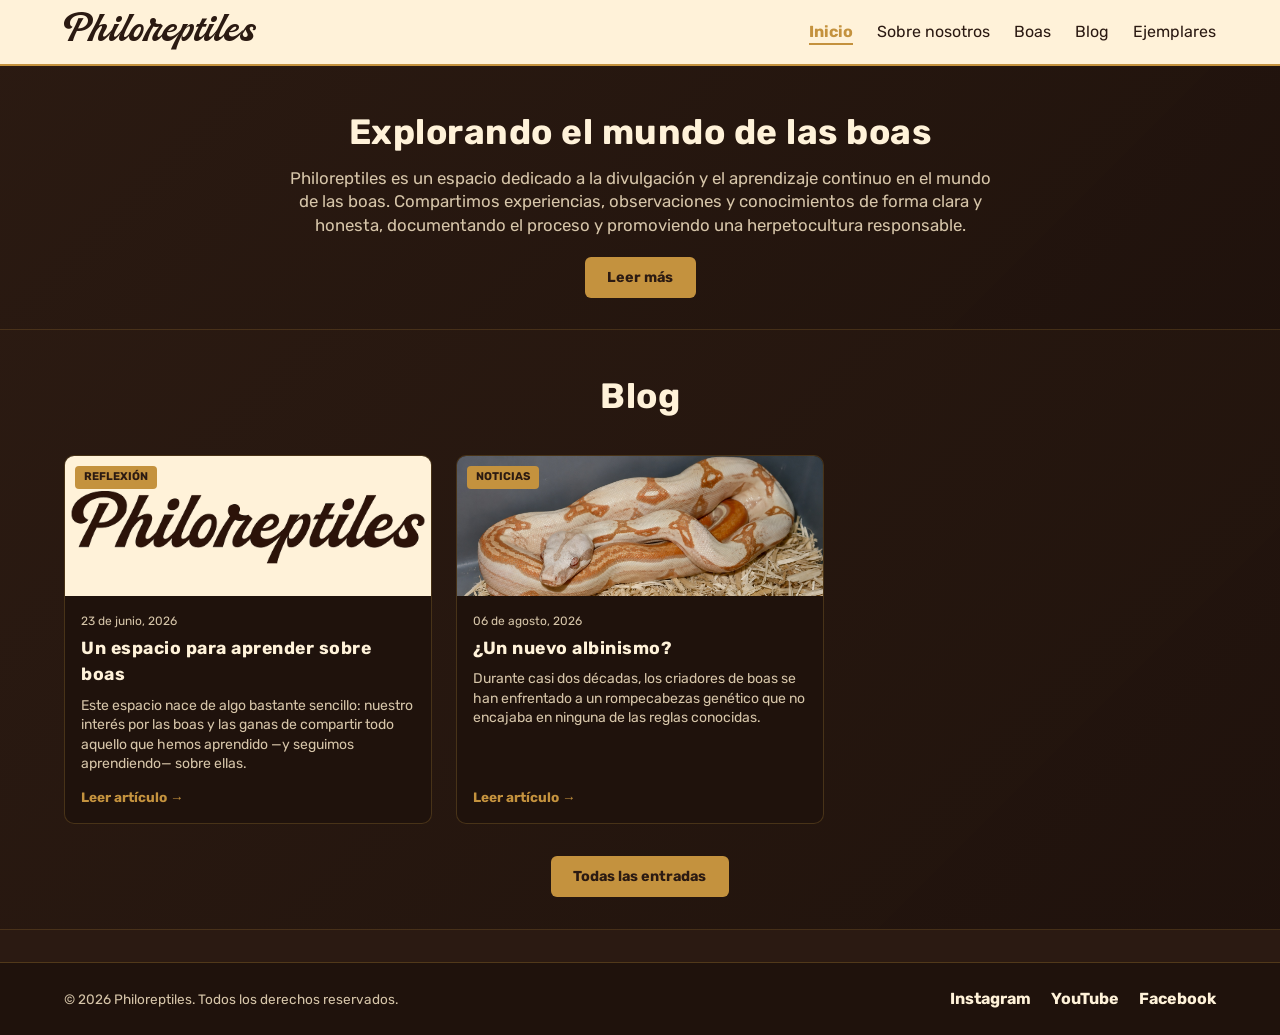
==== index.html @ b2c1d55b "Ya quedaron los post y la página del blog" ====
<!DOCTYPE html>
<html lang="es">
<head>
  <meta charset="UTF-8">
  <meta name="viewport" content="width=device-width, initial-scale=1.0">
  <!-- Meta Tags Primarias (SEO Básico) -->
<title>Philoreptiles | Explorando el mundo de las boas</title>
<meta name="title" content="Philoreptiles | Explorando el mundo de las boas">
<meta name="description" content="Proyecto dedicado al estudio, divulgación científica, crianza responsable y documentación del género Boa.">

<!-- Open Graph / Facebook / WhatsApp / Instagram -->
<meta property="og:type" content="website">
<meta property="og:url" content="https://philoreptiles.com/">
<meta property="og:title" content="Philoreptiles | Explorando el mundo de las boas">
<meta property="og:description" content="Proyecto dedicado al estudio, divulgación científica, crianza responsable y documentación del género Boa.">
<meta property="og:image" content="https://philoreptiles.com/img/og-preview.jpg">

<!-- Twitter / X -->
<meta property="twitter:card" content="summary_large_image">
<meta property="twitter:url" content="https://philoreptiles.com/">
<meta property="twitter:title" content="Philoreptiles | Explorando el mundo de las boas">
<meta property="twitter:description" content="Proyecto dedicado al estudio, divulgación científica, crianza responsable y documentación del género Boa.">
<meta property="twitter:image" content="https://philoreptiles.com/img/og-preview.jpg">

  <!-- Fuente de Google Fonts: Rubik (400 y 700) -->
  <link rel="preconnect" href="https://fonts.googleapis.com">
  <link rel="preconnect" href="https://fonts.gstatic.com" crossorigin>
  <link href="https://fonts.googleapis.com/css2?family=Rubik:ital,wght@0,400;0,700;1,400&display=swap" rel="stylesheet">
  <!-- Hoja de estilos local -->
  <link rel="stylesheet" href="css/styles.css">

  <!-- Favicon Único y Directo -->
<link rel="icon" type="image/png" href="img/favicon.png?v=999">

</head>
<body>

  <!-- Encabezado Principal -->
  <header class="main-header">
    <div class="container header-content">
      <!-- Cierre de etiqueta corregido aquí -->
      <a href="index.html" class="logo-text">Philoreptiles</a>
      <nav class="main-nav">
        <ul>
          <li><a href="index.html" class="active">Inicio</a></li>
          <li><a href="sobre-nosotros.html">Sobre nosotros</a></li>
          <li><a href="boas.html">Boas</a></li>
          <li><a href="blog.html">Blog</a></li>
          <li><a href="ejemplares.html">Ejemplares</a></li>
        </ul>
      </nav>
    </div>
  </header>

  <!-- Explorando el mundo de las boas --------------------------------------------------------------------------------------------------------------------------------------------->
  <section class="hero">
    <div class="container">
      <h1>Explorando el mundo de las boas</h1>
      <p>Philoreptiles es un espacio dedicado a la divulgación y el aprendizaje continuo en el mundo de las boas. Compartimos experiencias, observaciones y 
        conocimientos de forma clara y honesta, documentando el proceso y promoviendo una herpetocultura responsable.</p>
      <div class="hero-buttons">
        <a href="sobre-nosotros.html" class="btn btn-primary">Leer más</a>
      </div>
    </div>
  </section>

<!-- Sección Blog ---------------------------------------------------------------------------------------------------------------------------------------------------------------------->
<section class="hero">
  <div class="container">
    <h1>Blog</h1>
    
    <!-- GRID DE POSTS (ENTRADAS RECIENTES) -->
    <div class="blog-grid" style="margin: 2rem 0; text-align: left;">
      
      <!-- Entrada 1 -->
      <article class="blog-card">
        <a href="posts/post_bienvenida.html" style="text-decoration: none; color: inherit; display: flex; flex-direction: column; height: 100%;">
          <div class="blog-image">
            <img src="../img/Profile_IG.png" alt="Profile">
            <span class="blog-category">Reflexión</span>
          </div>
          <div class="blog-body">
            <span class="blog-date">23 de junio, 2026</span>
            <h3>Un espacio para aprender sobre boas</h3>
            <p>Este espacio nace de algo bastante sencillo: nuestro interés por las boas y las ganas de compartir todo aquello que hemos aprendido —y seguimos aprendiendo— sobre ellas.</p>
            <span class="read-more">Leer artículo &rarr;</span>
          </div>
        </a>
      </article>

      <!-- Entrada 2 -->
      <article class="blog-card">
        <a href="posts/blog1.html" style="text-decoration: none; color: inherit; display: flex; flex-direction: column; height: 100%;">
          <div class="blog-image">
            <img src="../img/nfi.jpg" alt="¿Un nuevo albinismo?">
            <span class="blog-category">Noticias</span>
          </div>
          <div class="blog-body">
            <span class="blog-date">06 de agosto, 2026</span>
            <h3>¿Un nuevo albinismo?</h3>
            <p>Durante casi dos décadas, los criadores de boas se han enfrentado a un rompecabezas genético que no encajaba en ninguna de las reglas conocidas.</p>
            <span class="read-more">Leer artículo &rarr;</span>
          </div>
        </a>
      </article>
    </div>

    <!-- BOTÓN DE ACCIÓN -->
    <div class="hero-buttons">
      <a href="blog.html" class="btn btn-primary">Todas las entradas</a>
    </div>
  </div>
</section>

  <!-- Pie de Página -->
  <footer class="main-footer">
    <div class="container footer-content">
      <p>&copy; 2026 Philoreptiles. Todos los derechos reservados.</p>
      <div class="social-links">
        <a href="https://www.instagram.com/philoreptiles/" rel="noopener noreferrer">Instagram</a>
        <a href="https://www.youtube.com/@philoreptiles" rel="noopener noreferrer">YouTube</a>
        <a href="https://www.facebook.com/profile.php?id=61590517358268" rel="noopener noreferrer">Facebook</a>
      </div>
    </div>
  </footer>

  <script src="js/main.js"></script>
</body>
</html>
---- css/styles.css ----
/* ==========================================================================
   1. REGISTRO DE FUENTES PERSONALIZADAS Y VARIABLES
   ========================================================================== */
@font-face {
  font-family: 'Peach Club';
  src: url('../fonts/PeachClub.ttf') format('truetype'),
       url('PeachClub.ttf') format('truetype');
  font-weight: normal;
  font-style: normal;
  font-display: swap;
}

:root {
  /* Paleta Oficial Philoreptiles */
  --color-chocolate: #2B1A12;  /* Fondo Principal / Texto de Logo */
  --color-hueso: #FFF2D9;      /* Texto y Contraste Secundario */
  --color-mostaza: #C4923E;    /* Acento / Botones / Destacados */
  
  /* Variantes de apoyo para UI */
  --bg-dark-card: #1f120c;     /* Tarjetas oscuras */
  --text-muted: #d6c5a9;       /* Texto hueso suavizado */
  
  /* Tipografías */
  --font-rubik: 'Rubik', sans-serif;
  --font-logo: 'Peach Club', cursive, sans-serif;
}

/* ==========================================================================
   2. REINICIO GLOBAL Y ESTILOS BASE
   ========================================================================== */
* {
  margin: 0;
  padding: 0;
  box-sizing: border-box;
}

html {
  scroll-behavior: smooth;
}

body {
  background-color: var(--color-chocolate);
  color: var(--color-hueso);
  font-family: var(--font-rubik);
  font-weight: 400;
  line-height: 1.5;
  text-rendering: optimizeLegibility;
  -webkit-font-smoothing: antialiased;
}

.container {
  width: 90%;
  max-width: 1200px;
  margin: 0 auto;
}

h1, h2, h3, h4 {
  font-family: var(--font-rubik);
  font-weight: 700;
  color: var(--color-hueso);
  letter-spacing: 0.5px;
}

img {
  max-width: 100%;
  height: auto;
  display: block;
}

/* ==========================================================================
   3. ENCABEZADO Y NAVEGACIÓN (COMPACTADO)
   ========================================================================== */
.main-header {
  background-color: var(--color-hueso);
  border-bottom: 2px solid var(--color-mostaza);
  padding: 0.5rem 0;
  position: sticky;
  top: 0;
  z-index: 100;
}

.header-content {
  display: flex;
  justify-content: space-between;
  align-items: center;
}

.logo-text {
  font-family: var(--font-logo);
  font-size: 2rem;
  color: var(--color-chocolate);
  text-decoration: none;
  letter-spacing: 1px;
}

.main-nav ul {
  display: flex;
  list-style: none;
  gap: 1.5rem;
}

.main-nav a {
  color: var(--color-chocolate);
  text-decoration: none;
  font-weight: 400;
  transition: color 0.3s ease;
}

.main-nav a:hover, 
.main-nav a.active {
  color: var(--color-mostaza);
  font-weight: 700;
  border-bottom: 2px solid var(--color-mostaza);
  padding-bottom: 2px;
}

/* Botón Hamburguesa para Móviles */
.nav-toggle {
  display: none;
  flex-direction: column;
  justify-content: space-between;
  width: 30px;
  height: 21px;
  background: transparent;
  border: none;
  cursor: pointer;
  z-index: 110;
}

.nav-toggle span {
  width: 100%;
  height: 3px;
  background-color: var(--color-chocolate);
  border-radius: 2px;
  transition: all 0.3s ease;
}

/* ==========================================================================
   4. SECCIÓN HERO (COMPACTADO)
   ========================================================================== */
.hero {
  background: linear-gradient(135deg, rgba(43, 26, 18, 0.92), rgba(31, 18, 12, 0.95)), 
              url('../img/banner.jpg') center/cover no-repeat;
  padding: 2.5rem 0 2rem 0;
  text-align: center;
  border-bottom: 1px solid rgba(196, 146, 62, 0.2);
}

.hero h1 {
  font-size: 2.2rem;
  color: var(--color-hueso);
  margin-bottom: 0.5rem;
  animation: fadeInDown 0.8s ease-out;
}

.hero p {
  font-size: 1.05rem;
  color: var(--text-muted);
  max-width: 720px;
  margin: 0 auto 1.2rem auto;
  line-height: 1.4;
}

.hero-buttons {
  display: flex;
  justify-content: center;
  gap: 1rem;
}

.btn {
  display: inline-block;
  padding: 0.6rem 1.4rem;
  border-radius: 6px;
  font-family: var(--font-rubik);
  font-size: 0.9rem;
  font-weight: 700;
  text-decoration: none;
  transition: all 0.3s ease;
  will-change: transform;
}

.btn-primary {
  background-color: var(--color-mostaza);
  color: var(--color-chocolate);
}

.btn-primary:hover {
  background-color: var(--color-hueso);
  transform: translateY(-2px);
  box-shadow: 0 4px 12px rgba(196, 146, 62, 0.4);
}

.btn-secondary {
  border: 2px solid var(--color-mostaza);
  color: var(--color-hueso);
}

.btn-secondary:hover {
  background-color: var(--color-mostaza);
  color: var(--color-chocolate);
  transform: translateY(-2px);
}

/* ==========================================================================
   5. LAYOUT DE NAVEGACIÓN Y PESTAÑAS (COMPACTADO)
   ========================================================================== */
.about-summary {
  padding: 2.5rem 0;
  text-align: center;
}

.about-summary h2 {
  font-size: 1.8rem;
  color: var(--color-mostaza);
  margin-bottom: 0.75rem;
}

.about-summary p {
  max-width: 800px;
  margin: 0 auto;
  font-size: 1rem;
  color: var(--color-hueso);
}

.page-title {
  padding: 1.25rem 0 1rem 0;
  text-align: center;
}

.page-title h1 {
  font-size: 2rem;
  color: var(--color-mostaza);
  margin-bottom: 0.25rem;
}

.page-title p {
  color: var(--text-muted);
  font-size: 0.95rem;
  max-width: 750px;
  margin: 0 auto;
  line-height: 1.35;
}

/* Estructura Grid Compartida */
.boas-section, .care-section {
  padding: 1rem 0 3rem 0;
}

.boas-layout, .care-layout, .taxonomy-layout {
  display: grid;
  grid-template-columns: 240px 1fr;
  gap: 1.5rem;
  align-items: start;
}

/* Menú Lateral Sticky Unificado */
.species-nav, .care-nav, .taxonomy-nav {
  background-color: var(--bg-dark-card);
  border: 1px solid rgba(196, 146, 62, 0.25);
  border-radius: 10px;
  padding: 1rem;
  position: -webkit-sticky;
  position: sticky;
  top: 75px;
  align-self: start;
  height: max-content;
  z-index: 90;
}

.species-nav h3, .care-nav h3, .taxonomy-nav h3 {
  font-size: 0.95rem;
  color: var(--color-mostaza);
  margin-bottom: 0.75rem;
  text-transform: uppercase;
  letter-spacing: 1px;
}

.species-tabs {
  list-style: none;
  display: flex;
  flex-direction: column;
  gap: 0.4rem;
}

/* Botones de Pestañas Unificados */
.tab-btn, .care-btn {
  width: 100%;
  text-align: left;
  background: transparent;
  border: 1px solid transparent;
  color: var(--color-hueso);
  padding: 0.55rem 0.85rem;
  border-radius: 6px;
  font-family: var(--font-rubik);
  font-size: 0.88rem;
  cursor: pointer;
  transition: all 0.3s ease;
  display: block;
}

.tab-btn:hover, .care-btn:hover {
  background-color: rgba(196, 146, 62, 0.15);
  color: var(--color-mostaza);
}

.tab-btn.active-tab, .care-btn.active-tab {
  background-color: var(--color-mostaza);
  color: var(--color-chocolate);
  font-weight: 700;
}

/* Contenido de Paneles */
.tab-content {
  background-color: var(--bg-dark-card);
  border: 1px solid rgba(196, 146, 62, 0.25);
  border-radius: 10px;
  padding: 1.5rem;
}

.tab-panel {
  display: none;
  scroll-margin-top: 90px;
}

.tab-panel.active-panel {
  display: block;
  animation: fadeIn 0.4s ease-in-out;
}

/* Layout Texto + Imagen al costado */
.content-with-image {
  display: grid;
  grid-template-columns: 1fr 260px;
  gap: 1.5rem;
  align-items: center;
  margin-bottom: 1.5rem;
}

.image-content img {
  width: 100%;
  height: auto;
  border-radius: 8px;
  object-fit: cover;
  box-shadow: 0 4px 12px rgba(0, 0, 0, 0.4);
  border: 1px solid rgba(196, 146, 62, 0.3);
}

/* ==========================================================================
   6. CATÁLOGO Y FICHAS DE EJEMPLARES (ALTURA REDUCIDA)
   ========================================================================== */
.catalog-section {
  padding: 1rem 0 3rem 0;
}

.specimen-grid {
  display: grid;
  grid-template-columns: repeat(auto-fill, minmax(240px, 1fr));
  gap: 1.25rem;
}

.specimen-card {
  background-color: var(--bg-dark-card);
  border: 1px solid rgba(196, 146, 62, 0.25);
  border-radius: 10px;
  overflow: hidden;
  transition: transform 0.3s ease, box-shadow 0.3s ease;
  display: flex;
  flex-direction: column;
  height: 100%;
  will-change: transform;
}

.specimen-card:hover {
  transform: translateY(-4px);
  box-shadow: 0 6px 16px rgba(0, 0, 0, 0.5), 0 0 8px rgba(196, 146, 62, 0.2);
}

.card-image {
  position: relative;
  width: 100%;
  height: 130px;
  background-color: #120a06;
  overflow: hidden;
}

.card-image img {
  width: 100%;
  height: 100%;
  object-fit: cover;
}

.badge {
  position: absolute;
  top: 8px;
  right: 8px;
  padding: 0.25rem 0.55rem;
  border-radius: 20px;
  font-size: 0.65rem;
  font-weight: 700;
  text-transform: uppercase;
  letter-spacing: 0.5px;
  z-index: 10;
  pointer-events: none;
}

.badge-collection {
  background-color: var(--color-chocolate);
  color: var(--color-hueso);
  border: 1px solid var(--color-mostaza);
}

.badge-available {
  background-color: var(--color-mostaza);
  color: var(--color-chocolate);
}

.badge-project {
  background-color: #3e261a;
  color: var(--color-hueso);
  border: 1px solid rgba(255, 242, 217, 0.3);
}

.card-body {
  display: flex;
  flex-direction: column;
  flex-grow: 1;
  padding: 1rem;
}

.specimen-id {
  font-size: 0.7rem;
  color: var(--color-mostaza);
  font-weight: 700;
  letter-spacing: 1px;
}

.card-body h3 {
  font-size: 1.05rem;
  margin: 0.1rem 0 0.4rem 0;
  color: var(--color-hueso);
}

.genetics {
  font-size: 0.825rem;
  color: var(--text-muted);
  margin-bottom: 0.5rem;
}

.specimen-meta {
  display: flex;
  flex-direction: column;
  gap: 0.2rem;
  background-color: rgba(43, 26, 18, 0.6);
  padding: 0.4rem 0.6rem;
  border-radius: 6px;
  font-size: 0.75rem;
  color: var(--color-hueso);
  margin-bottom: 0.75rem;
}

.card-body .btn-card {
  margin-top: auto;
  width: 100%;
  text-align: center;
  padding: 0.45rem 0.85rem;
  font-size: 0.8rem;
}

/* ==========================================================================
   7. SECCIÓN SOBRE NOSOTROS & ARTÍCULOS DEL BLOG
   ========================================================================== */
.about-page-content {
  max-width: 850px;
  padding: 1rem 0 3rem 0;
}

.about-block {
  margin-bottom: 1.8rem;
}

.about-block h2, .about-block h3 {
  color: var(--color-mostaza);
  margin: 1.5rem 0 0.75rem 0;
  border-bottom: 1px solid rgba(196, 146, 62, 0.2);
  padding-bottom: 0.3rem;
}

.about-block p {
  color: var(--color-hueso);
  font-size: 1rem;
  line-height: 1.6;
  margin-bottom: 1rem;
}

/* Listas en los artículos del Blog */
.about-block ul {
  margin: 1rem 0 1.5rem 1.5rem;
  color: var(--color-hueso);
}

.about-block li {
  margin-bottom: 0.6rem;
  line-height: 1.5;
}

.about-block li strong {
  color: var(--color-mostaza);
}

/* Imagen proporcional al lado del texto */
.post-content-with-img {
  display: flex;
  gap: 1.5rem;
  align-items: stretch;
  margin: 1.25rem 0;
}

.img-side {
  width: 35%;
  max-width: 320px;
  object-fit: cover;
  border-radius: 8px;
  border: 1px solid rgba(196, 146, 62, 0.3);
  box-shadow: 0 4px 12px rgba(0, 0, 0, 0.4);
  flex-shrink: 0;
}

.post-content-with-img p {
  width: 65%;
  margin: 0;
}

/* Imagen centrada a ancho completo */
.post-img-centered {
  text-align: center;
  margin: 2rem 0;
}

.post-img-centered img {
  max-width: 100%;
  height: auto;
  border-radius: 8px;
  border: 1px solid rgba(196, 146, 62, 0.3);
  display: block;
  margin: 0 auto;
  box-shadow: 0 4px 12px rgba(0, 0, 0, 0.4);
}

/* Tarjetas de vista previa en Blog.html */
.blog-section {
  padding: 1rem 0 3rem 0;
}

.blog-grid {
  display: grid;
  grid-template-columns: repeat(auto-fill, minmax(300px, 1fr));
  gap: 1.5rem;
}

.blog-card {
  background-color: var(--bg-dark-card);
  border: 1px solid rgba(196, 146, 62, 0.25);
  border-radius: 10px;
  overflow: hidden;
  display: flex;
  flex-direction: column;
  transition: transform 0.3s ease, box-shadow 0.3s ease;
  will-change: transform;
}

.blog-card:hover {
  transform: translateY(-4px);
  box-shadow: 0 6px 16px rgba(0, 0, 0, 0.5), 0 0 8px rgba(196, 146, 62, 0.2);
}

.blog-image {
  position: relative;
  width: 100%;
  height: 140px;
  background-color: #120a06;
  overflow: hidden;
}

.blog-image img {
  width: 100%;
  height: 100%;
  object-fit: cover;
}

.blog-category {
  position: absolute;
  top: 10px;
  left: 10px;
  background-color: var(--color-mostaza);
  color: var(--color-chocolate);
  padding: 0.2rem 0.55rem;
  border-radius: 4px;
  font-size: 0.7rem;
  font-weight: 700;
  text-transform: uppercase;
}

.blog-body {
  padding: 1rem;
  display: flex;
  flex-direction: column;
  flex-grow: 1;
}

.blog-date {
  font-size: 0.75rem;
  color: var(--text-muted);
  margin-bottom: 0.3rem;
}

.blog-body h3 {
  font-size: 1.1rem;
  color: var(--color-hueso);
  margin-bottom: 0.5rem;
}

.blog-body p {
  font-size: 0.875rem;
  color: var(--text-muted);
  margin-bottom: 0.8rem;
  flex-grow: 1;
}

.read-more {
  color: var(--color-mostaza);
  text-decoration: none;
  font-weight: 700;
  font-size: 0.85rem;
  transition: color 0.3s ease;
}

.read-more:hover {
  color: var(--color-hueso);
}

/* ==========================================================================
   8. PIE DE PÁGINA (Footer)
   ========================================================================== */
.main-footer {
  background-color: var(--bg-dark-card);
  padding: 1.5rem 0;
  border-top: 1px solid rgba(196, 146, 62, 0.3);
  margin-top: 2rem;
}

.footer-content {
  display: flex;
  justify-content: space-between;
  align-items: center;
  flex-wrap: wrap;
  gap: 1rem;
}

.footer-content p {
  color: var(--text-muted);
  font-size: 0.85rem;
}

.social-links a {
  color: var(--color-hueso);
  text-decoration: none;
  margin-left: 1rem;
  font-weight: 700;
  transition: color 0.3s ease;
}

.social-links a:hover {
  color: var(--color-mostaza);
}

/* ==========================================================================
   9. LIGHTBOX Y MODALES
   ========================================================================== */
.lightbox-trigger {
  cursor: pointer;
  transition: opacity 0.3s ease, transform 0.3s ease;
}

.lightbox-trigger:hover {
  opacity: 0.9;
  transform: scale(1.02);
}

.modal-lightbox {
  display: none; 
  position: fixed;
  z-index: 2000;
  padding-top: 60px;
  left: 0;
  top: 0;
  width: 100%;
  height: 100%;
  overflow: auto;
  background-color: rgba(0, 0, 0, 0.9);
  backdrop-filter: blur(4px);
}

.modal-content {
  margin: auto;
  display: block;
  max-width: 85%;
  max-height: 80vh;
  border-radius: 8px;
  border: 2px solid var(--color-mostaza);
  box-shadow: 0 10px 30px rgba(0,0,0,0.8);
  animation: zoomIn 0.3s ease;
}

.modal-caption {
  margin: auto;
  display: block;
  width: 80%;
  max-width: 700px;
  text-align: center;
  color: var(--color-hueso);
  padding: 12px 0;
  font-size: 0.95rem;
}

.modal-close {
  position: absolute;
  top: 25px;
  right: 35px;
  color: var(--color-hueso);
  font-size: 35px;
  font-weight: bold;
  cursor: pointer;
  transition: color 0.2s ease;
}

.modal-close:hover {
  color: var(--color-mostaza);
}

.modal-nav-btn {
  position: absolute;
  top: 50%;
  transform: translateY(-50%);
  background-color: rgba(43, 26, 18, 0.7);
  color: var(--color-hueso);
  border: 1px solid var(--color-mostaza);
  font-size: 1.8rem;
  padding: 0.6rem 1rem;
  cursor: pointer;
  border-radius: 8px;
  transition: all 0.3s ease;
  z-index: 2001;
  user-select: none;
}

.modal-nav-btn:hover {
  background-color: var(--color-mostaza);
  color: var(--color-chocolate);
}

.modal-prev { left: 20px; }
.modal-next { right: 20px; }

/* ==========================================================================
   10. PÁGINA DE ERROR 404
   ========================================================================== */
.error-page {
  min-height: 60vh;
  display: flex;
  align-items: center;
  justify-content: center;
  text-align: center;
  padding: 3rem 1rem;
}

.error-content { max-width: 600px; }

.error-code {
  display: block;
  font-size: 5rem;
  font-weight: 700;
  color: var(--color-mostaza);
  line-height: 1;
  margin-bottom: 0.5rem;
}

/* ==========================================================================
   11. ANIMACIONES Y MEDIA QUERIES (RESPONSIVE)
   ========================================================================== */
@keyframes fadeInDown {
  from { opacity: 0; transform: translateY(-15px); }
  to { opacity: 1; transform: translateY(0); }
}

@keyframes fadeIn {
  from { opacity: 0; }
  to { opacity: 1; }
}

@keyframes zoomIn {
  from { transform: scale(0.8); opacity: 0; }
  to { transform: scale(1); opacity: 1; }
}

/* Tablet y Móvil */
@media (max-width: 992px) {
  .boas-layout, .care-layout, .taxonomy-layout {
    grid-template-columns: 1fr;
    gap: 1.25rem;
  }
  
  .species-nav, .care-nav, .taxonomy-nav {
    position: static;
  }
  
  .species-tabs {
    flex-direction: row;
    overflow-x: auto;
    padding-bottom: 0.4rem;
  }

  .tab-btn, .care-btn {
    white-space: nowrap;
  }
}

@media (max-width: 768px) {
  .nav-toggle {
    display: flex;
  }

  .main-nav {
    display: none;
    position: absolute;
    top: 100%;
    left: 0;
    width: 100%;
    background-color: var(--color-hueso);
    border-bottom: 2px solid var(--color-mostaza);
    padding: 0.8rem 0;
    box-shadow: 0 10px 15px rgba(0,0,0,0.3);
  }

  .main-nav.nav-active {
    display: block;
  }

  .main-nav ul {
    flex-direction: column;
    align-items: center;
    gap: 1rem;
  }

  .content-with-image {
    grid-template-columns: 1fr;
    gap: 1.25rem;
  }

  /* Ajuste de imágenes del blog para pantallas pequeñas */
  .post-content-with-img {
    flex-direction: column;
  }

  .img-side,
  .post-content-with-img p {
    width: 100%;
    max-width: 100%;
  }

  .img-side {
    max-height: 250px;
  }

  .modal-prev { left: 10px; }
  .modal-next { right: 10px; }
  .modal-nav-btn { font-size: 1.4rem; padding: 0.4rem 0.7rem; }
}
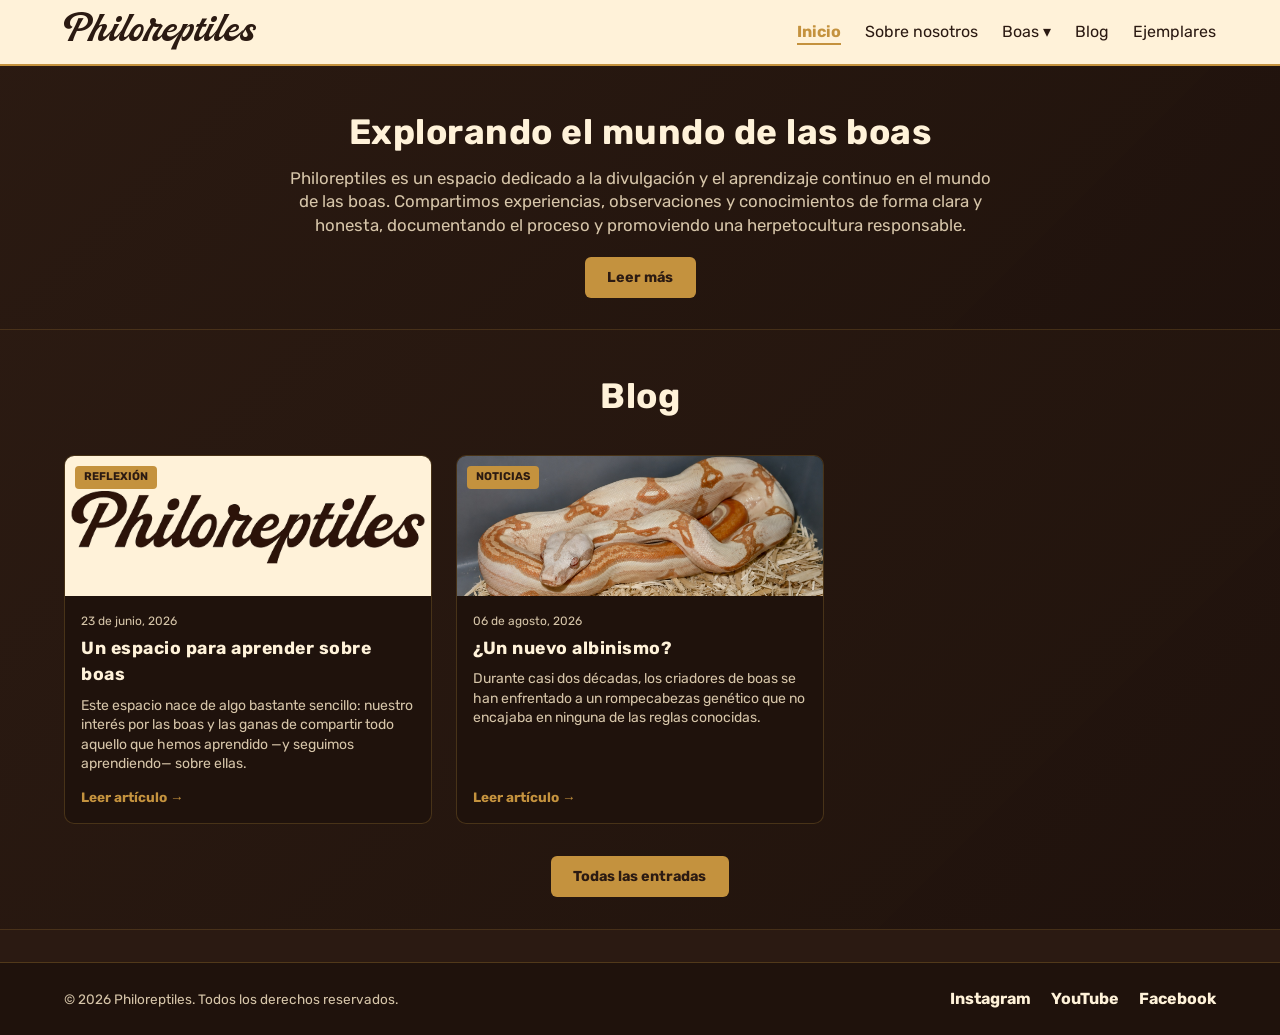
==== commit dee41a6a: "Se ha agregado el submenú de Boas y todo quedó fino" ====
--- a/index.html
+++ b/index.html
@@ -4,23 +4,23 @@
   <meta charset="UTF-8">
   <meta name="viewport" content="width=device-width, initial-scale=1.0">
   <!-- Meta Tags Primarias (SEO Básico) -->
-<title>Philoreptiles | Explorando el mundo de las boas</title>
-<meta name="title" content="Philoreptiles | Explorando el mundo de las boas">
-<meta name="description" content="Proyecto dedicado al estudio, divulgación científica, crianza responsable y documentación del género Boa.">
+  <title>Philoreptiles | Explorando el mundo de las boas</title>
+  <meta name="title" content="Philoreptiles | Explorando el mundo de las boas">
+  <meta name="description" content="Proyecto dedicado al estudio, divulgación científica, crianza responsable y documentación del género Boa.">
 
-<!-- Open Graph / Facebook / WhatsApp / Instagram -->
-<meta property="og:type" content="website">
-<meta property="og:url" content="https://philoreptiles.com/">
-<meta property="og:title" content="Philoreptiles | Explorando el mundo de las boas">
-<meta property="og:description" content="Proyecto dedicado al estudio, divulgación científica, crianza responsable y documentación del género Boa.">
-<meta property="og:image" content="https://philoreptiles.com/img/og-preview.jpg">
+  <!-- Open Graph / Facebook / WhatsApp / Instagram -->
+  <meta property="og:type" content="website">
+  <meta property="og:url" content="https://philoreptiles.com/">
+  <meta property="og:title" content="Philoreptiles | Explorando el mundo de las boas">
+  <meta property="og:description" content="Proyecto dedicado al estudio, divulgación científica, crianza responsable y documentación del género Boa.">
+  <meta property="og:image" content="https://philoreptiles.com/img/og-preview.jpg">
 
-<!-- Twitter / X -->
-<meta property="twitter:card" content="summary_large_image">
-<meta property="twitter:url" content="https://philoreptiles.com/">
-<meta property="twitter:title" content="Philoreptiles | Explorando el mundo de las boas">
-<meta property="twitter:description" content="Proyecto dedicado al estudio, divulgación científica, crianza responsable y documentación del género Boa.">
-<meta property="twitter:image" content="https://philoreptiles.com/img/og-preview.jpg">
+  <!-- Twitter / X -->
+  <meta property="twitter:card" content="summary_large_image">
+  <meta property="twitter:url" content="https://philoreptiles.com/">
+  <meta property="twitter:title" content="Philoreptiles | Explorando el mundo de las boas">
+  <meta property="twitter:description" content="Proyecto dedicado al estudio, divulgación científica, crianza responsable y documentación del género Boa.">
+  <meta property="twitter:image" content="https://philoreptiles.com/img/og-preview.jpg">
 
   <!-- Fuente de Google Fonts: Rubik (400 y 700) -->
   <link rel="preconnect" href="https://fonts.googleapis.com">
@@ -30,7 +30,7 @@
   <link rel="stylesheet" href="css/styles.css">
 
   <!-- Favicon Único y Directo -->
-<link rel="icon" type="image/png" href="img/favicon.png?v=999">
+  <link rel="icon" type="image/png" href="img/favicon.png?v=999">
 
 </head>
 <body>
@@ -38,13 +38,22 @@
   <!-- Encabezado Principal -->
   <header class="main-header">
     <div class="container header-content">
-      <!-- Cierre de etiqueta corregido aquí -->
       <a href="index.html" class="logo-text">Philoreptiles</a>
       <nav class="main-nav">
         <ul>
           <li><a href="index.html" class="active">Inicio</a></li>
           <li><a href="sobre-nosotros.html">Sobre nosotros</a></li>
-          <li><a href="boas.html">Boas</a></li>
+          
+          <!-- Menú desplegable de Boas -->
+          <li class="dropdown">
+            <a href="boas.html">Boas <span class="arrow">&#9662;</span></a>
+            <ul class="dropdown-menu">
+              <li><a href="boas/taxonomia.html">Taxonomía</a></li>
+              <li><a href="boas/cuidados.html">Cuidados en cautiverio</a></li>
+              <li><a href="boas/genetica.html">Genética</a></li>
+            </ul>
+          </li>
+
           <li><a href="blog.html">Blog</a></li>
           <li><a href="ejemplares.html">Ejemplares</a></li>
         </ul>
@@ -52,7 +61,7 @@
     </div>
   </header>
 
-  <!-- Explorando el mundo de las boas --------------------------------------------------------------------------------------------------------------------------------------------->
+  <!-- Explorando el mundo de las boas -->
   <section class="hero">
     <div class="container">
       <h1>Explorando el mundo de las boas</h1>
@@ -64,62 +73,62 @@
     </div>
   </section>
 
-<!-- Sección Blog ---------------------------------------------------------------------------------------------------------------------------------------------------------------------->
-<section class="hero">
-  <div class="container">
-    <h1>Blog</h1>
-    
-    <!-- GRID DE POSTS (ENTRADAS RECIENTES) -->
-    <div class="blog-grid" style="margin: 2rem 0; text-align: left;">
+  <!-- Sección Blog -->
+  <section class="hero">
+    <div class="container">
+      <h1>Blog</h1>
       
-      <!-- Entrada 1 -->
-      <article class="blog-card">
-        <a href="posts/post_bienvenida.html" style="text-decoration: none; color: inherit; display: flex; flex-direction: column; height: 100%;">
-          <div class="blog-image">
-            <img src="../img/Profile_IG.png" alt="Profile">
-            <span class="blog-category">Reflexión</span>
-          </div>
-          <div class="blog-body">
-            <span class="blog-date">23 de junio, 2026</span>
-            <h3>Un espacio para aprender sobre boas</h3>
-            <p>Este espacio nace de algo bastante sencillo: nuestro interés por las boas y las ganas de compartir todo aquello que hemos aprendido —y seguimos aprendiendo— sobre ellas.</p>
-            <span class="read-more">Leer artículo &rarr;</span>
-          </div>
-        </a>
-      </article>
+      <!-- GRID DE POSTS (ENTRADAS RECIENTES) -->
+      <div class="blog-grid" style="margin: 2rem 0; text-align: left;">
+        
+        <!-- Entrada 1 -->
+        <article class="blog-card">
+          <a href="posts/post_bienvenida.html" style="text-decoration: none; color: inherit; display: flex; flex-direction: column; height: 100%;">
+            <div class="blog-image">
+              <img src="img/Profile_IG.png" alt="Profile">
+              <span class="blog-category">Reflexión</span>
+            </div>
+            <div class="blog-body">
+              <span class="blog-date">23 de junio, 2026</span>
+              <h3>Un espacio para aprender sobre boas</h3>
+              <p>Este espacio nace de algo bastante sencillo: nuestro interés por las boas y las ganas de compartir todo aquello que hemos aprendido —y seguimos aprendiendo— sobre ellas.</p>
+              <span class="read-more">Leer artículo &rarr;</span>
+            </div>
+          </a>
+        </article>
 
-      <!-- Entrada 2 -->
-      <article class="blog-card">
-        <a href="posts/blog1.html" style="text-decoration: none; color: inherit; display: flex; flex-direction: column; height: 100%;">
-          <div class="blog-image">
-            <img src="../img/nfi.jpg" alt="¿Un nuevo albinismo?">
-            <span class="blog-category">Noticias</span>
-          </div>
-          <div class="blog-body">
-            <span class="blog-date">06 de agosto, 2026</span>
-            <h3>¿Un nuevo albinismo?</h3>
-            <p>Durante casi dos décadas, los criadores de boas se han enfrentado a un rompecabezas genético que no encajaba en ninguna de las reglas conocidas.</p>
-            <span class="read-more">Leer artículo &rarr;</span>
-          </div>
-        </a>
-      </article>
+        <!-- Entrada 2 -->
+        <article class="blog-card">
+          <a href="posts/blog1.html" style="text-decoration: none; color: inherit; display: flex; flex-direction: column; height: 100%;">
+            <div class="blog-image">
+              <img src="img/nfi.jpg" alt="¿Un nuevo albinismo?">
+              <span class="blog-category">Noticias</span>
+            </div>
+            <div class="blog-body">
+              <span class="blog-date">06 de agosto, 2026</span>
+              <h3>¿Un nuevo albinismo?</h3>
+              <p>Durante casi dos décadas, los criadores de boas se han enfrentado a un rompecabezas genético que no encajaba en ninguna de las reglas conocidas.</p>
+              <span class="read-more">Leer artículo &rarr;</span>
+            </div>
+          </a>
+        </article>
+      </div>
+
+      <!-- BOTÓN DE ACCIÓN -->
+      <div class="hero-buttons">
+        <a href="blog.html" class="btn btn-primary">Todas las entradas</a>
+      </div>
     </div>
-
-    <!-- BOTÓN DE ACCIÓN -->
-    <div class="hero-buttons">
-      <a href="blog.html" class="btn btn-primary">Todas las entradas</a>
-    </div>
-  </div>
-</section>
+  </section>
 
   <!-- Pie de Página -->
   <footer class="main-footer">
     <div class="container footer-content">
       <p>&copy; 2026 Philoreptiles. Todos los derechos reservados.</p>
       <div class="social-links">
-        <a href="https://www.instagram.com/philoreptiles/" rel="noopener noreferrer">Instagram</a>
-        <a href="https://www.youtube.com/@philoreptiles" rel="noopener noreferrer">YouTube</a>
-        <a href="https://www.facebook.com/profile.php?id=61590517358268" rel="noopener noreferrer">Facebook</a>
+        <a href="https://www.instagram.com/philoreptiles/" rel="noopener noreferrer" target="_blank">Instagram</a>
+        <a href="https://www.youtube.com/@philoreptiles" rel="noopener noreferrer" target="_blank">YouTube</a>
+        <a href="https://www.facebook.com/profile.php?id=61590517358268" rel="noopener noreferrer" target="_blank">Facebook</a>
       </div>
     </div>
   </footer>
--- a/css/styles.css
+++ b/css/styles.css
@@ -136,6 +136,73 @@
 }
 
 /* ==========================================================================
+   MENÚ DESPLEGABLE CORREGIDO (SIN HUECOS DE INTERACCIÓN)
+   ========================================================================== */
+
+/* Contenedor del enlace principal */
+.main-nav ul li.dropdown {
+  position: relative;
+}
+
+/* Submenú desplegable */
+.main-nav .dropdown-menu {
+  display: none !important;
+  position: absolute;
+  top: 100%; /* Pegado justo debajo del botón */
+  left: 50%;
+  transform: translateX(-50%);
+  background-color: #FFF2D9;
+  border: 1px solid rgba(196, 146, 62, 0.4);
+  border-radius: 6px;
+  box-shadow: 0 10px 20px rgba(0, 0, 0, 0.25);
+  padding: 0.5rem 0;
+  min-width: 200px;
+  z-index: 1000;
+  margin-top: 0; /* Se elimina el margen que rompía la detección */
+  list-style: none;
+}
+
+/* Puente invisible que detecta el mouse al desplazarse hacia abajo */
+.main-nav .dropdown-menu::before {
+  content: "";
+  position: absolute;
+  top: -12px;
+  left: 0;
+  width: 100%;
+  height: 12px;
+  background: transparent;
+}
+
+/* Mantiene el menú abierto mientras el mouse esté sobre el botón o el menú */
+.main-nav li.dropdown:hover .dropdown-menu {
+  display: flex !important;
+  flex-direction: column;
+}
+
+/* Opciones individuales */
+.main-nav .dropdown-menu li {
+  width: 100%;
+  margin: 0;
+}
+
+.main-nav .dropdown-menu a {
+  display: block;
+  padding: 0.6rem 1.2rem;
+  color: #3a2412;
+  font-size: 0.9rem;
+  font-weight: 500;
+  text-decoration: none;
+  white-space: nowrap;
+  transition: background-color 0.2s ease, color 0.2s ease;
+  border: none !important;
+}
+
+.main-nav .dropdown-menu a:hover {
+  background-color: var(--color-mostaza);
+  color: #2B1A12;
+}
+
+/* ==========================================================================
    4. SECCIÓN HERO (COMPACTADO)
    ========================================================================== */
 .hero {
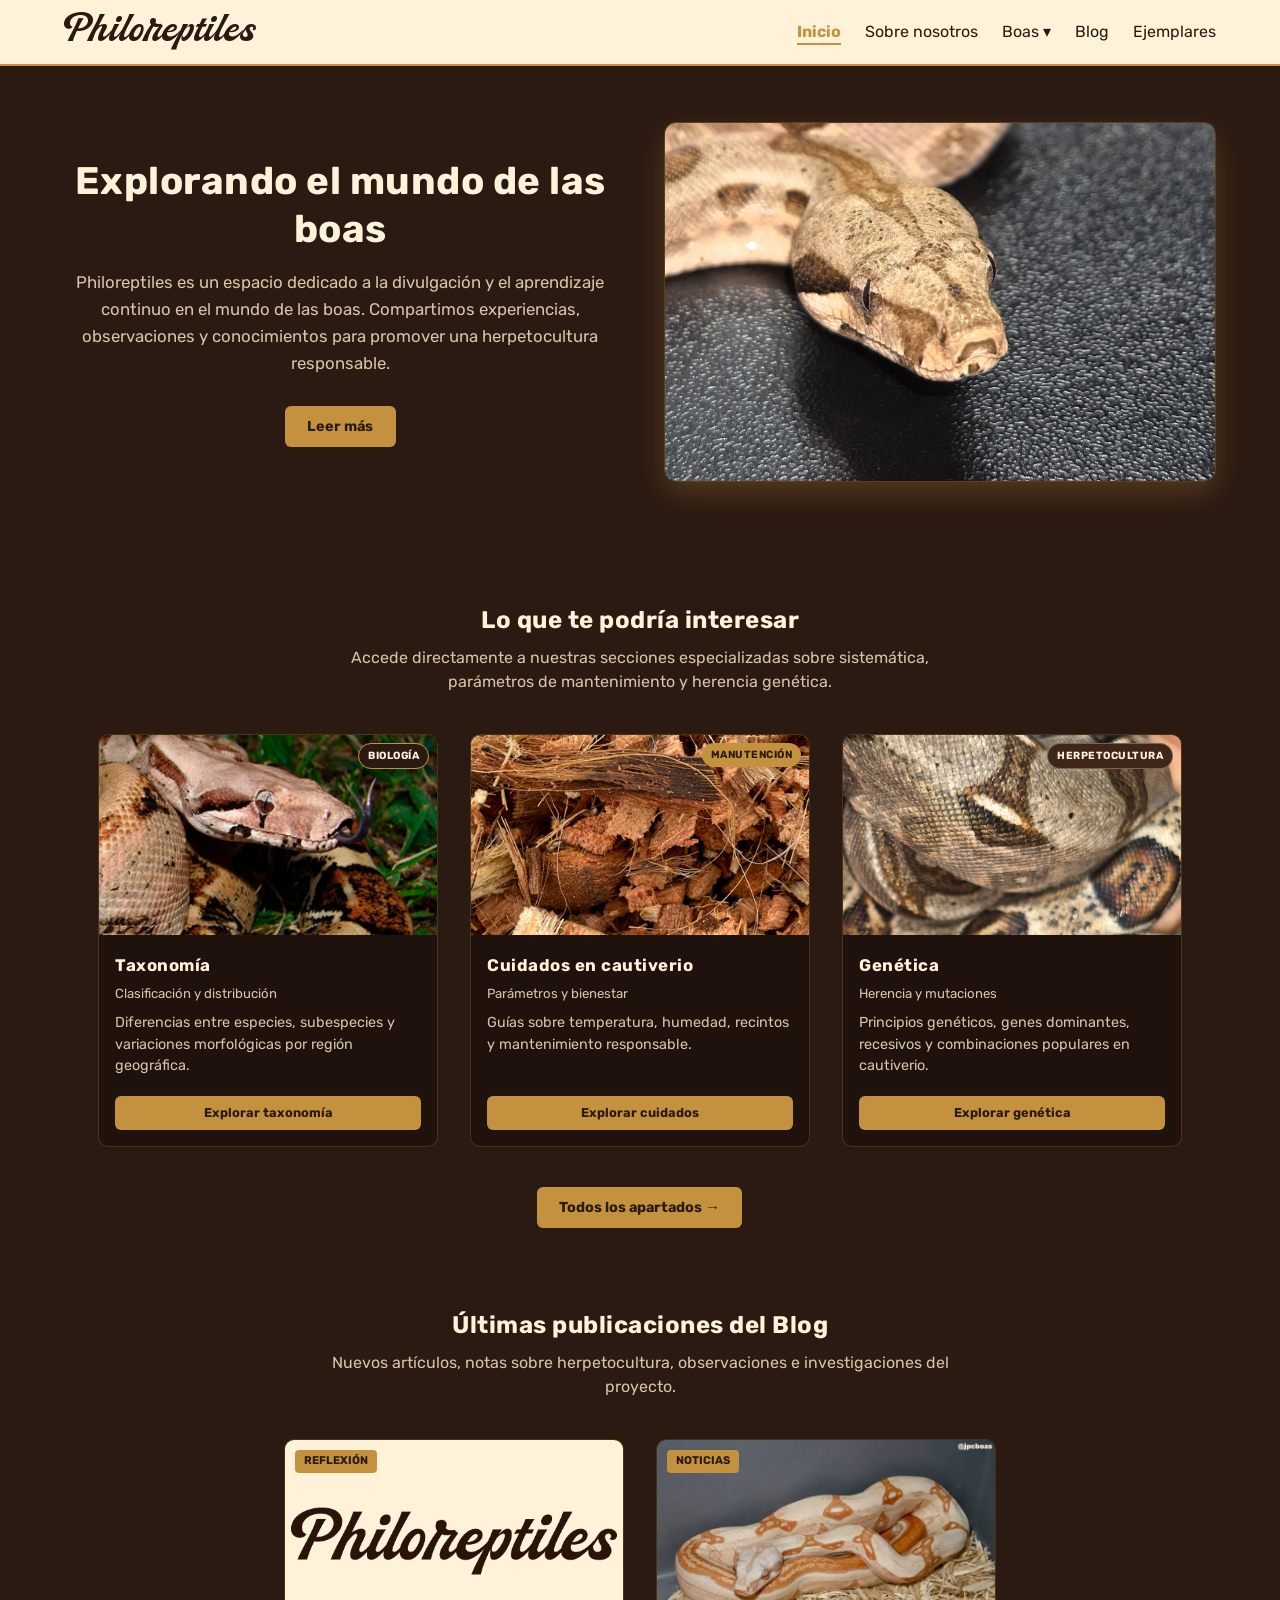
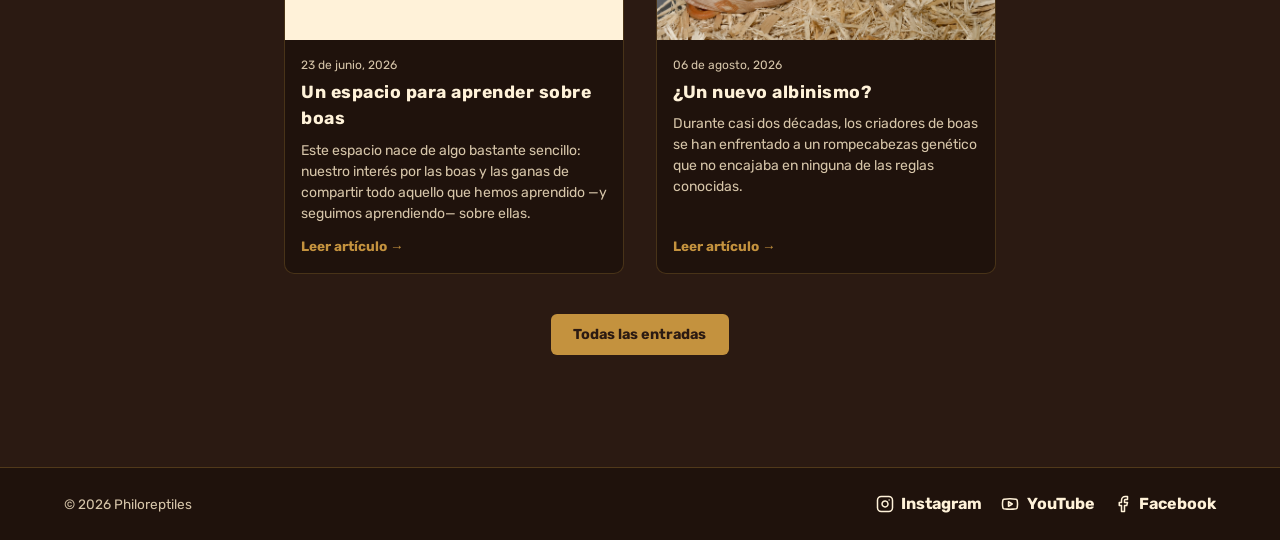
==== commit 47683760: "Pie de página actualizado" ====
--- a/index.html
+++ b/index.html
@@ -26,8 +26,9 @@
   <link rel="preconnect" href="https://fonts.googleapis.com">
   <link rel="preconnect" href="https://fonts.gstatic.com" crossorigin>
   <link href="https://fonts.googleapis.com/css2?family=Rubik:ital,wght@0,400;0,700;1,400&display=swap" rel="stylesheet">
+  
   <!-- Hoja de estilos local -->
-  <link rel="stylesheet" href="css/styles.css">
+<link rel="stylesheet" href="css/styles.css?v=2">
 
   <!-- Favicon Único y Directo -->
   <link rel="icon" type="image/png" href="img/favicon.png?v=999">
@@ -61,77 +62,165 @@
     </div>
   </header>
 
-  <!-- Explorando el mundo de las boas -->
-  <section class="hero">
-    <div class="container">
-      <h1>Explorando el mundo de las boas</h1>
-      <p>Philoreptiles es un espacio dedicado a la divulgación y el aprendizaje continuo en el mundo de las boas. Compartimos experiencias, observaciones y 
-        conocimientos de forma clara y honesta, documentando el proceso y promoviendo una herpetocultura responsable.</p>
+<!-- Explorando el mundo de las boas -->
+<!-- Hero Principal (2 Columnas) -->
+<section class="hero-section">
+  <div class="container hero-grid">
+    <div class="hero-text">
+      <h2>Explorando el mundo de las boas</h2>
+      <p>
+        Philoreptiles es un espacio dedicado a la divulgación y el aprendizaje continuo en el mundo de las boas. Compartimos experiencias, observaciones y conocimientos para promover una herpetocultura responsable.
+      </p>
       <div class="hero-buttons">
-        <a href="sobre-nosotros.html" class="btn btn-primary">Leer más</a>
+        <a href="blog.html" class="btn btn-primary">Leer más</a>
       </div>
     </div>
-  </section>
-
-  <!-- Sección Blog -->
-  <section class="hero">
-    <div class="container">
-      <h1>Blog</h1>
+    <div class="hero-image">
+      <img src="img/boa.png" alt="Boa imperator - Philoreptiles" onerror="this.src='https://via.placeholder.com/600x400/2B1A12/FFF2D9?text=Boa+Philoreptiles'">
+    </div>
+  </div>
+</section>
+
+<!-- Sección Hub de Boas (Categorías Rápidas) -->
+<section class="boas-hub-section" style="margin: 4rem 0;">
+  <div class="container" style="text-align: center;">
+    <h2>Lo que te podría interesar</h2>
+    <p style="color: var(--text-muted); max-width: 650px; margin: 0.5rem auto 2.5rem auto;">
+      Accede directamente a nuestras secciones especializadas sobre sistemática, parámetros de mantenimiento y herencia genética.
+    </p>
+
+    <!-- BLOQUE GRID CENTRADO -->
+    <div class="specimen-grid" style="justify-content: center; margin: 2rem auto; text-align: left;">
       
-      <!-- GRID DE POSTS (ENTRADAS RECIENTES) -->
-      <div class="blog-grid" style="margin: 2rem 0; text-align: left;">
-        
-        <!-- Entrada 1 -->
-        <article class="blog-card">
-          <a href="posts/post_bienvenida.html" style="text-decoration: none; color: inherit; display: flex; flex-direction: column; height: 100%;">
-            <div class="blog-image">
-              <img src="img/Profile_IG.png" alt="Profile">
-              <span class="blog-category">Reflexión</span>
-            </div>
-            <div class="blog-body">
-              <span class="blog-date">23 de junio, 2026</span>
-              <h3>Un espacio para aprender sobre boas</h3>
-              <p>Este espacio nace de algo bastante sencillo: nuestro interés por las boas y las ganas de compartir todo aquello que hemos aprendido —y seguimos aprendiendo— sobre ellas.</p>
-              <span class="read-more">Leer artículo &rarr;</span>
-            </div>
-          </a>
-        </article>
-
-        <!-- Entrada 2 -->
-        <article class="blog-card">
-          <a href="posts/blog1.html" style="text-decoration: none; color: inherit; display: flex; flex-direction: column; height: 100%;">
-            <div class="blog-image">
-              <img src="img/nfi.jpg" alt="¿Un nuevo albinismo?">
-              <span class="blog-category">Noticias</span>
-            </div>
-            <div class="blog-body">
-              <span class="blog-date">06 de agosto, 2026</span>
-              <h3>¿Un nuevo albinismo?</h3>
-              <p>Durante casi dos décadas, los criadores de boas se han enfrentado a un rompecabezas genético que no encajaba en ninguna de las reglas conocidas.</p>
-              <span class="read-more">Leer artículo &rarr;</span>
-            </div>
-          </a>
-        </article>
-      </div>
-
-      <!-- BOTÓN DE ACCIÓN -->
-      <div class="hero-buttons">
-        <a href="blog.html" class="btn btn-primary">Todas las entradas</a>
-      </div>
-    </div>
-  </section>
-
-  <!-- Pie de Página -->
-  <footer class="main-footer">
-    <div class="container footer-content">
-      <p>&copy; 2026 Philoreptiles. Todos los derechos reservados.</p>
-      <div class="social-links">
-        <a href="https://www.instagram.com/philoreptiles/" rel="noopener noreferrer" target="_blank">Instagram</a>
-        <a href="https://www.youtube.com/@philoreptiles" rel="noopener noreferrer" target="_blank">YouTube</a>
-        <a href="https://www.facebook.com/profile.php?id=61590517358268" rel="noopener noreferrer" target="_blank">Facebook</a>
-      </div>
-    </div>
-  </footer>
+      <!-- Tarjeta 1: Taxonomía -->
+      <article class="specimen-card">
+        <div class="card-image">
+          <img src="img/imperator.png" alt="Taxonomía" onerror="this.src='https://via.placeholder.com/400x220/2B1A12/FFF2D9?text=Taxonom%C3%ADa'">
+          <span class="badge badge-collection">Biología</span>
+        </div>
+        <div class="card-body">
+          <h3>Taxonomía</h3>
+          <p class="genetics">Clasificación y distribución</p>
+          <p style="font-size: 0.9rem; color: var(--text-muted); margin-bottom: 1.2rem;">
+            Diferencias entre especies, subespecies y variaciones morfológicas por región geográfica.
+          </p>
+          <a href="boas/taxonomia.html" class="btn btn-primary btn-card">Explorar taxonomía</a>
+        </div>
+      </article>
+
+      <!-- Tarjeta 2: Cuidados en Cautiverio -->
+      <article class="specimen-card">
+        <div class="card-image">
+          <img src="img/guia.png" alt="Cuidados en cautiverio" onerror="this.src='https://via.placeholder.com/400x220/2B1A12/FFF2D9?text=Cuidados'">
+          <span class="badge badge-available">Manutención</span>
+        </div>
+        <div class="card-body">
+          <h3>Cuidados en cautiverio</h3>
+          <p class="genetics">Parámetros y bienestar</p>
+          <p style="font-size: 0.9rem; color: var(--text-muted); margin-bottom: 1.2rem;">
+            Guías sobre temperatura, humedad, recintos y mantenimiento responsable.
+          </p>
+          <a href="boas/cuidados.html" class="btn btn-primary btn-card">Explorar cuidados</a>
+        </div>
+      </article>
+
+      <!-- Tarjeta 3: Genética -->
+      <article class="specimen-card">
+        <div class="card-image">
+          <img src="img/genetica.jpg" alt="Genética" onerror="this.src='https://via.placeholder.com/400x220/2B1A12/FFF2D9?text=Gen%C3%A9tica'">
+          <span class="badge badge-project">Herpetocultura</span>
+        </div>
+        <div class="card-body">
+          <h3>Genética</h3>
+          <p class="genetics">Herencia y mutaciones</p>
+          <p style="font-size: 0.9rem; color: var(--text-muted); margin-bottom: 1.2rem;">
+            Principios genéticos, genes dominantes, recesivos y combinaciones populares en cautiverio.
+          </p>
+          <a href="boas/genetica.html" class="btn btn-primary btn-card">Explorar genética</a>
+        </div>
+      </article>
+
+    </div>
+
+    <!-- BOTÓN GENERAL -->
+    <div class="hero-buttons" style="margin-top: 2.5rem; justify-content: center;">
+      <a href="boas.html" class="btn btn-primary">Todos los apartados &rarr;</a>
+    </div>
+  </div>
+</section>
+
+<!-- Sección Blog -->
+<section class="blog-section" style="margin: 4rem 0;">
+  <div class="container" style="text-align: center;">
+    <h2>Últimas publicaciones del Blog</h2>
+    <p style="color: var(--text-muted); max-width: 650px; margin: 0.5rem auto 2.5rem auto;">
+      Nuevos artículos, notas sobre herpetocultura, observaciones e investigaciones del proyecto.
+    </p>
+
+    <!-- BLOQUE GRID CENTRADO -->
+    <div class="blog-grid" style="justify-content: center; margin: 2rem auto; text-align: left;">
+      
+      <!-- Entrada 1 -->
+      <article class="blog-card">
+        <a href="posts/post_bienvenida.html" style="text-decoration: none; color: inherit; display: flex; flex-direction: column; height: 100%;">
+          <div class="blog-image">
+            <img src="img/Profile_IG.png" alt="Profile">
+            <span class="blog-category">Reflexión</span>
+          </div>
+          <div class="blog-body">
+            <span class="blog-date">23 de junio, 2026</span>
+            <h3>Un espacio para aprender sobre boas</h3>
+            <p>Este espacio nace de algo bastante sencillo: nuestro interés por las boas y las ganas de compartir todo aquello que hemos aprendido —y seguimos aprendiendo— sobre ellas.</p>
+            <span class="read-more">Leer artículo &rarr;</span>
+          </div>
+        </a>
+      </article>
+
+      <!-- Entrada 2 -->
+      <article class="blog-card">
+        <a href="posts/blog1.html" style="text-decoration: none; color: inherit; display: flex; flex-direction: column; height: 100%;">
+          <div class="blog-image">
+            <img src="img/nfi.jpg" alt="¿Un nuevo albinismo?">
+            <span class="blog-category">Noticias</span>
+          </div>
+          <div class="blog-body">
+            <span class="blog-date">06 de agosto, 2026</span>
+            <h3>¿Un nuevo albinismo?</h3>
+            <p>Durante casi dos décadas, los criadores de boas se han enfrentado a un rompecabezas genético que no encajaba en ninguna de las reglas conocidas.</p>
+            <span class="read-more">Leer artículo &rarr;</span>
+          </div>
+        </a>
+      </article>
+
+    </div>
+
+    <!-- BOTÓN DE ACCIÓN -->
+    <div class="hero-buttons" style="margin-top: 2.5rem; justify-content: center;">
+      <a href="blog.html" class="btn btn-primary">Todas las entradas</a>
+    </div>
+  </div>
+</section>
+
+<!-- Pie de Página -->
+<footer class="main-footer">
+  <div class="container footer-content">
+    <p>&copy; 2026 Philoreptiles</p>
+    <div class="social-links">
+      <a href="https://www.instagram.com/philoreptiles/" rel="noopener noreferrer" target="_blank">
+        <svg xmlns="http://www.w3.org/2000/svg" width="18" height="18" viewBox="0 0 24 24" fill="none" stroke="currentColor" stroke-width="2" stroke-linecap="round" stroke-linejoin="round" class="social-icon"><rect width="20" height="20" x="2" y="2" rx="5" ry="5"/><path d="M16 11.37A4 4 0 1 1 12.63 8 4 4 0 0 1 16 11.37z"/><line x1="17.5" x2="17.51" y1="6.5" y2="6.5"/></svg>
+        Instagram
+      </a>
+      <a href="https://www.youtube.com/@philoreptiles" rel="noopener noreferrer" target="_blank">
+        <svg xmlns="http://www.w3.org/2000/svg" width="18" height="18" viewBox="0 0 24 24" fill="none" stroke="currentColor" stroke-width="2" stroke-linecap="round" stroke-linejoin="round" class="social-icon"><path d="M2.5 17a24.12 24.12 0 0 1 0-10 2 2 0 0 1 1.4-1.4 49.56 49.56 0 0 1 16.2 0A2 2 0 0 1 21.5 7a24.12 24.12 0 0 1 0 10 2 2 0 0 1-1.4 1.4 49.56 49.56 0 0 1-16.2 0A2 2 0 0 1 2.5 17"/><polygon points="10 15 15 12 10 9 10 15"/></svg>
+        YouTube
+      </a>
+      <a href="https://www.facebook.com/profile.php?id=61590517358268" rel="noopener noreferrer" target="_blank">
+        <svg xmlns="http://www.w3.org/2000/svg" width="18" height="18" viewBox="0 0 24 24" fill="none" stroke="currentColor" stroke-width="2" stroke-linecap="round" stroke-linejoin="round" class="social-icon"><path d="M18 2h-3a5 5 0 0 0-5 5v3H7v4h3v8h4v-8h3l1-4h-4V7a1 1 0 0 1 1-1h3z"/></svg>
+        Facebook
+      </a>
+    </div>
+  </div>
+</footer>
 
   <script src="js/main.js"></script>
 </body>
--- a/css/styles.css
+++ b/css/styles.css
@@ -728,16 +728,31 @@
   font-size: 0.85rem;
 }
 
+/* Contenedor de redes sociales */
+.social-links {
+  display: flex;
+  align-items: center;
+  gap: 1.2rem;
+}
+
+/* Enlaces con iconos integrados */
 .social-links a {
   color: var(--color-hueso);
   text-decoration: none;
-  margin-left: 1rem;
   font-weight: 700;
+  display: inline-flex;
+  align-items: center;
+  gap: 0.45rem;
   transition: color 0.3s ease;
 }
 
 .social-links a:hover {
   color: var(--color-mostaza);
+}
+
+/* Iconos SVG */
+.social-icon {
+  flex-shrink: 0;
 }
 
 /* ==========================================================================
@@ -941,4 +956,140 @@
   .modal-prev { left: 10px; }
   .modal-next { right: 10px; }
   .modal-nav-btn { font-size: 1.4rem; padding: 0.4rem 0.7rem; }
+}
+
+/* ==========================================================================
+   12. HERO EN 2 COLUMNAS
+   ========================================================================== */
+.hero-section {
+  padding: 3.5rem 0;
+}
+
+.hero-grid {
+  display: grid;
+  grid-template-columns: 1fr 1fr;
+  gap: 3rem;
+  align-items: center;
+}
+
+/* Centrado general en pantalla de escritorio */
+.hero-text {
+  text-align: center;
+}
+
+.hero-text h1,
+.hero-text h2 {
+  font-size: 2.4rem;
+  margin-bottom: 1rem;
+  line-height: 1.25;
+  color: var(--color-hueso);
+}
+
+.hero-text p {
+  font-size: 1.05rem;
+  color: var(--text-muted);
+  margin-bottom: 1.8rem;
+  line-height: 1.6;
+}
+
+.hero-buttons {
+  display: flex;
+  justify-content: center; /* Centra el botón horizontalmente */
+  gap: 1rem;
+  flex-wrap: wrap;
+}
+
+/* Estilo para el botón secundario */
+.btn-secondary {
+  background-color: transparent;
+  color: var(--color-hueso);
+  border: 1px solid var(--color-mostaza);
+  padding: 0.75rem 1.5rem;
+  border-radius: 6px;
+  font-weight: 700;
+  text-decoration: none;
+  transition: all 0.3s ease;
+  display: inline-flex;
+  align-items: center;
+}
+
+.btn-secondary:hover {
+  background-color: rgba(196, 146, 62, 0.15);
+  color: var(--color-mostaza);
+}
+
+/* Imagen con bordes redondeados y resplandor dorado */
+.hero-image img {
+  width: 100%;
+  height: 360px;
+  object-fit: cover;
+  border-radius: 12px;
+  box-shadow: 0 12px 28px rgba(196, 146, 62, 0.25);
+  border: 1px solid rgba(196, 146, 62, 0.3);
+  display: block;
+}
+
+/* Adaptación responsive para dispositivos móviles */
+@media (max-width: 768px) {
+  .hero-grid {
+    grid-template-columns: 1fr;
+    gap: 2rem;
+  }
+
+  .hero-image img {
+    height: 260px;
+  }
+}
+
+/* ==========================================================================
+   ALTURA UNIFORME DEFINITIVA (GRID + FLEX)
+   ========================================================================== */
+
+/* 1. Rejilla que iguala automáticamente la altura de toda la fila */
+.specimen-grid,
+.blog-grid {
+  display: grid !important;
+  grid-template-columns: repeat(auto-fit, minmax(280px, 340px)) !important;
+  justify-content: center !important;
+  gap: 2rem !important;
+  width: 100% !important;
+  margin: 2rem auto !important;
+}
+
+/* 2. Fuerza a la tarjeta a llenar el 100% de la casilla de la rejilla */
+.specimen-card,
+.blog-card {
+  display: flex !important;
+  flex-direction: column !important;
+  height: 100% !important; /* Propiedad clave para estirar la caja */
+}
+
+/* 3. Normaliza el tamaño de todas las imágenes */
+.card-image,
+.blog-image {
+  height: 200px !important;
+  width: 100% !important;
+  overflow: hidden;
+}
+
+.card-image img,
+.blog-image img {
+  width: 100% !important;
+  height: 100% !important;
+  object-fit: cover !important;
+}
+
+/* 4. El cuerpo del texto absorbe el espacio vertical sobrante */
+.card-body,
+.blog-body {
+  display: flex !important;
+  flex-direction: column !important;
+  flex: 1 1 auto !important;
+}
+
+/* 5. Ancla el botón en la parte inferior de la tarjeta */
+.card-body .btn,
+.card-body .btn-card,
+.blog-body .read-more {
+  margin-top: auto !important;
 }
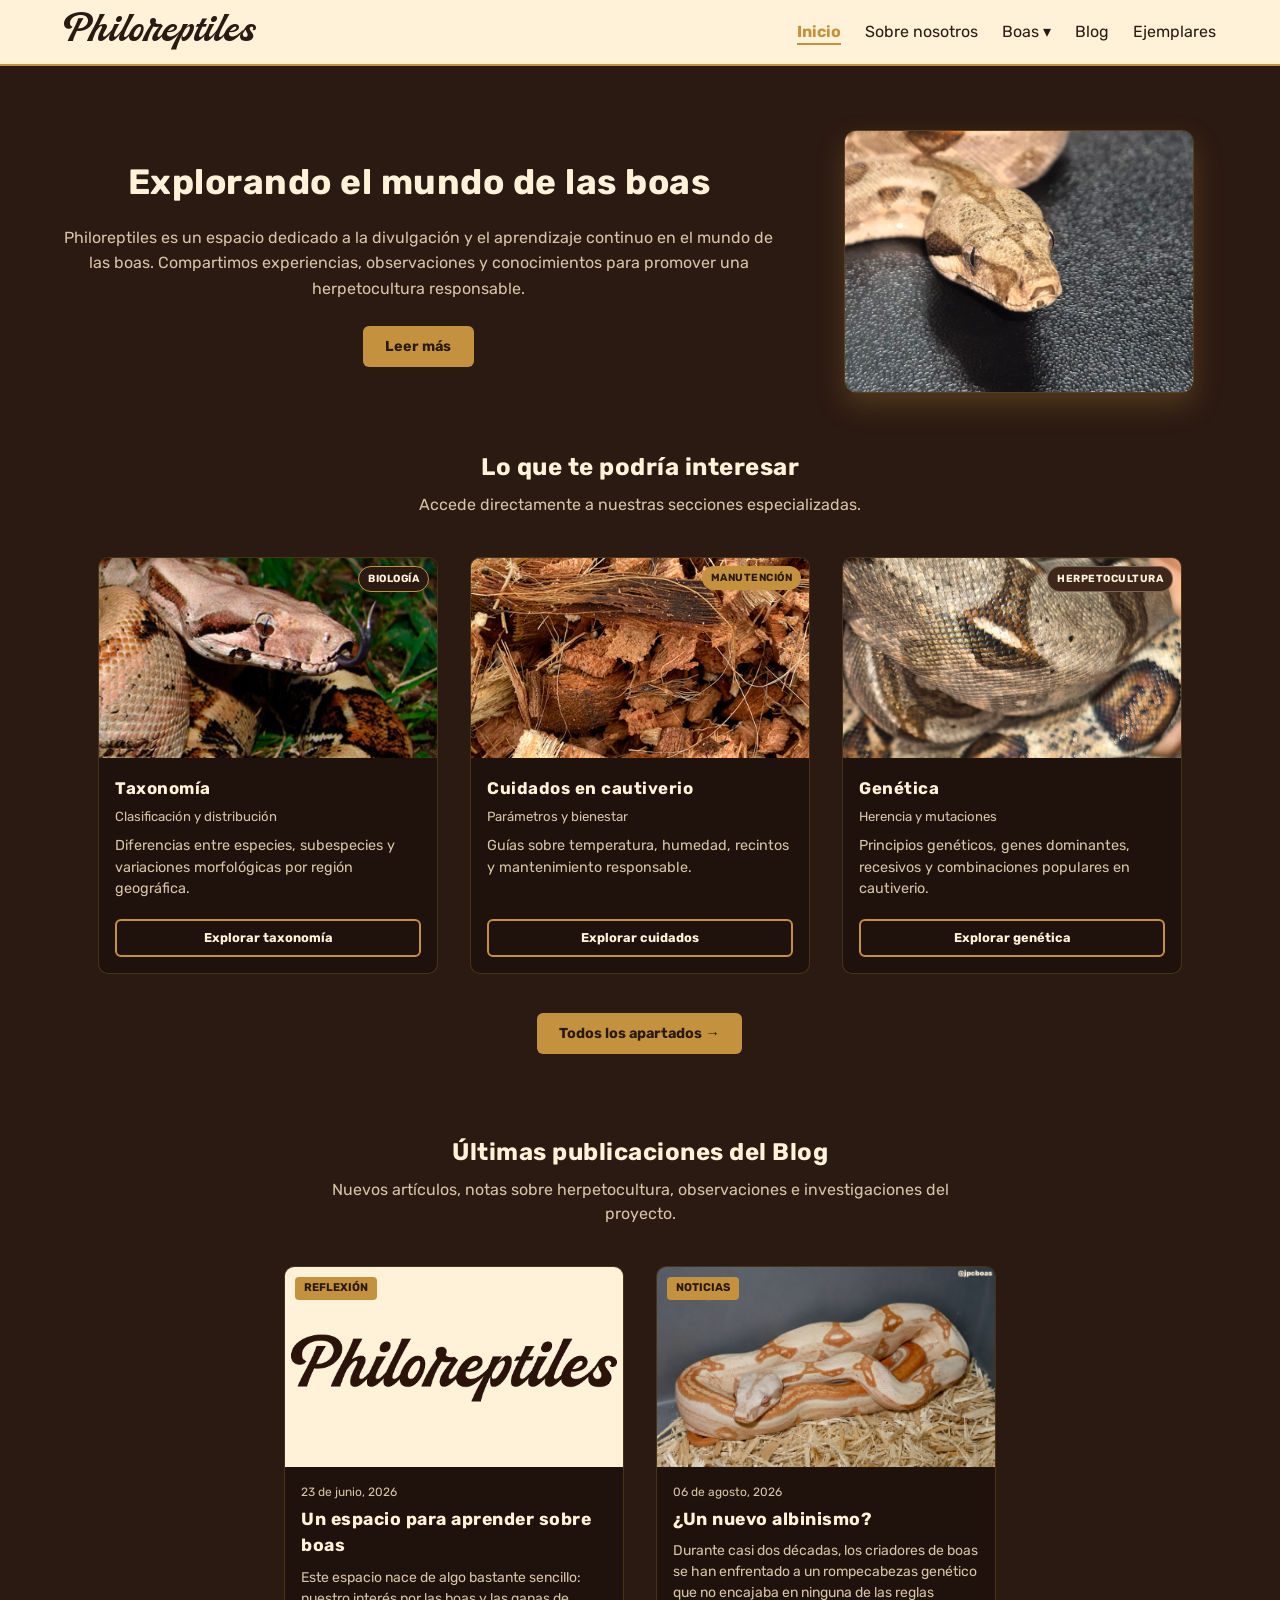
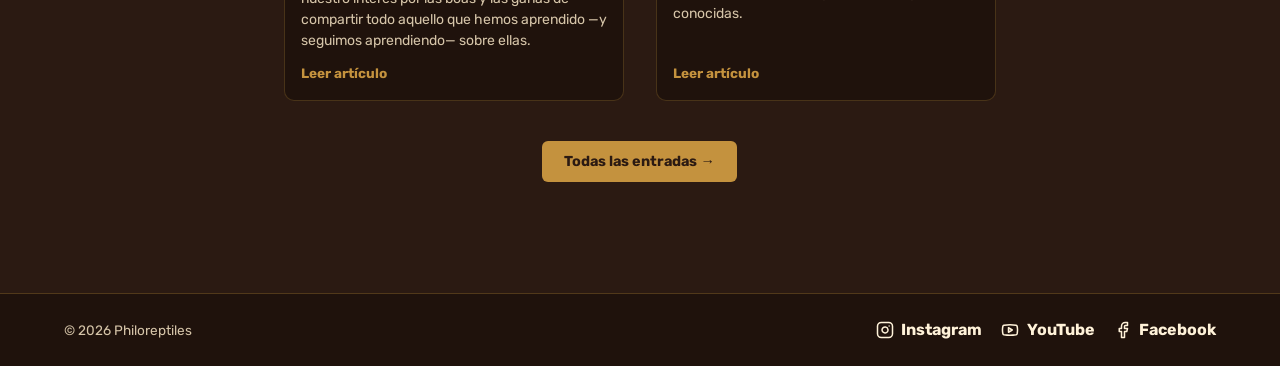
==== commit ca57fb6a: "Lista, hasta el momento" ====
--- a/index.html
+++ b/index.html
@@ -26,7 +26,7 @@
   <link rel="preconnect" href="https://fonts.googleapis.com">
   <link rel="preconnect" href="https://fonts.gstatic.com" crossorigin>
   <link href="https://fonts.googleapis.com/css2?family=Rubik:ital,wght@0,400;0,700;1,400&display=swap" rel="stylesheet">
-  
+
   <!-- Hoja de estilos local -->
 <link rel="stylesheet" href="css/styles.css?v=2">
 
@@ -67,7 +67,7 @@
 <section class="hero-section">
   <div class="container hero-grid">
     <div class="hero-text">
-      <h2>Explorando el mundo de las boas</h2>
+      <h1>Explorando el mundo de las boas</h1>
       <p>
         Philoreptiles es un espacio dedicado a la divulgación y el aprendizaje continuo en el mundo de las boas. Compartimos experiencias, observaciones y conocimientos para promover una herpetocultura responsable.
       </p>
@@ -82,11 +82,11 @@
 </section>
 
 <!-- Sección Hub de Boas (Categorías Rápidas) -->
-<section class="boas-hub-section" style="margin: 4rem 0;">
+<section class="boas-hub-section" style="margin: 1rem 0 3rem 0;">
   <div class="container" style="text-align: center;">
     <h2>Lo que te podría interesar</h2>
     <p style="color: var(--text-muted); max-width: 650px; margin: 0.5rem auto 2.5rem auto;">
-      Accede directamente a nuestras secciones especializadas sobre sistemática, parámetros de mantenimiento y herencia genética.
+      Accede directamente a nuestras secciones especializadas.
     </p>
 
     <!-- BLOQUE GRID CENTRADO -->
@@ -104,7 +104,7 @@
           <p style="font-size: 0.9rem; color: var(--text-muted); margin-bottom: 1.2rem;">
             Diferencias entre especies, subespecies y variaciones morfológicas por región geográfica.
           </p>
-          <a href="boas/taxonomia.html" class="btn btn-primary btn-card">Explorar taxonomía</a>
+          <a href="boas/taxonomia.html" class="btn btn-secondary btn-card">Explorar taxonomía</a>
         </div>
       </article>
 
@@ -120,7 +120,7 @@
           <p style="font-size: 0.9rem; color: var(--text-muted); margin-bottom: 1.2rem;">
             Guías sobre temperatura, humedad, recintos y mantenimiento responsable.
           </p>
-          <a href="boas/cuidados.html" class="btn btn-primary btn-card">Explorar cuidados</a>
+          <a href="boas/cuidados.html" class="btn btn-secondary btn-card">Explorar cuidados</a>
         </div>
       </article>
 
@@ -136,7 +136,7 @@
           <p style="font-size: 0.9rem; color: var(--text-muted); margin-bottom: 1.2rem;">
             Principios genéticos, genes dominantes, recesivos y combinaciones populares en cautiverio.
           </p>
-          <a href="boas/genetica.html" class="btn btn-primary btn-card">Explorar genética</a>
+          <a href="boas/genetica.html" class="btn btn-secondary btn-card">Explorar genética</a>
         </div>
       </article>
 
@@ -171,7 +171,7 @@
             <span class="blog-date">23 de junio, 2026</span>
             <h3>Un espacio para aprender sobre boas</h3>
             <p>Este espacio nace de algo bastante sencillo: nuestro interés por las boas y las ganas de compartir todo aquello que hemos aprendido —y seguimos aprendiendo— sobre ellas.</p>
-            <span class="read-more">Leer artículo &rarr;</span>
+            <span class="read-more">Leer artículo</span>
           </div>
         </a>
       </article>
@@ -187,7 +187,7 @@
             <span class="blog-date">06 de agosto, 2026</span>
             <h3>¿Un nuevo albinismo?</h3>
             <p>Durante casi dos décadas, los criadores de boas se han enfrentado a un rompecabezas genético que no encajaba en ninguna de las reglas conocidas.</p>
-            <span class="read-more">Leer artículo &rarr;</span>
+            <span class="read-more">Leer artículo</span>
           </div>
         </a>
       </article>
@@ -196,7 +196,7 @@
 
     <!-- BOTÓN DE ACCIÓN -->
     <div class="hero-buttons" style="margin-top: 2.5rem; justify-content: center;">
-      <a href="blog.html" class="btn btn-primary">Todas las entradas</a>
+      <a href="blog.html" class="btn btn-primary">Todas las entradas &rarr;</a>
     </div>
   </div>
 </section>
--- a/css/styles.css
+++ b/css/styles.css
@@ -959,90 +959,83 @@
 }
 
 /* ==========================================================================
-   12. HERO EN 2 COLUMNAS
-   ========================================================================== */
-.hero-section {
-  padding: 3.5rem 0;
+   12. HERO: ESPACIADO Y ALINEACIÓN DEFINITIVA
+   ========================================================================== */
+.hero-section,
+.hero {
+  padding-top: 4rem !important;    /* Separación fija contra el encabezado */
+  padding-bottom: 2.5rem !important; /* Separación fluida con la siguiente sección */
+  width: 100%;
 }
 
 .hero-grid {
-  display: grid;
-  grid-template-columns: 1fr 1fr;
-  gap: 3rem;
-  align-items: center;
-}
-
-/* Centrado general en pantalla de escritorio */
+  display: grid !important;
+  grid-template-columns: 1.8fr 1fr !important;
+  gap: 3rem !important;
+  align-items: center !important; /* Centra la imagen respecto al texto */
+}
+
 .hero-text {
-  text-align: center;
+  text-align: center !important;
 }
 
 .hero-text h1,
 .hero-text h2 {
-  font-size: 2.4rem;
+  font-size: 2.2rem;
   margin-bottom: 1rem;
-  line-height: 1.25;
   color: var(--color-hueso);
 }
 
 .hero-text p {
-  font-size: 1.05rem;
+  margin-bottom: 1.5rem;
+  line-height: 1.6;
   color: var(--text-muted);
-  margin-bottom: 1.8rem;
-  line-height: 1.6;
-}
-
-.hero-buttons {
-  display: flex;
-  justify-content: center; /* Centra el botón horizontalmente */
+}
+
+.hero-text .hero-buttons {
+  display: flex;
+  justify-content: center;
   gap: 1rem;
-  flex-wrap: wrap;
-}
-
-/* Estilo para el botón secundario */
-.btn-secondary {
-  background-color: transparent;
-  color: var(--color-hueso);
-  border: 1px solid var(--color-mostaza);
-  padding: 0.75rem 1.5rem;
-  border-radius: 6px;
-  font-weight: 700;
-  text-decoration: none;
-  transition: all 0.3s ease;
-  display: inline-flex;
-  align-items: center;
-}
-
-.btn-secondary:hover {
-  background-color: rgba(196, 146, 62, 0.15);
-  color: var(--color-mostaza);
-}
-
-/* Imagen con bordes redondeados y resplandor dorado */
+}
+
+.hero-image {
+  width: 100%;
+  max-width: 350px;
+  justify-self: center;
+  align-self: center !important;
+}
+
 .hero-image img {
   width: 100%;
-  height: 360px;
-  object-fit: cover;
+  aspect-ratio: 4 / 3 !important;
+  height: auto !important;
+  object-fit: cover !important;
   border-radius: 12px;
   box-shadow: 0 12px 28px rgba(196, 146, 62, 0.25);
   border: 1px solid rgba(196, 146, 62, 0.3);
   display: block;
 }
 
-/* Adaptación responsive para dispositivos móviles */
+/* Adaptación responsive para celulares */
 @media (max-width: 768px) {
+  .hero-section,
+  .hero {
+    padding-top: 2.5rem !important;
+    padding-bottom: 1.5rem !important;
+  }
+  
   .hero-grid {
-    grid-template-columns: 1fr;
-    gap: 2rem;
-  }
-
-  .hero-image img {
-    height: 260px;
-  }
-}
-
-/* ==========================================================================
-   ALTURA UNIFORME DEFINITIVA (GRID + FLEX)
+    grid-template-columns: 1fr !important;
+    gap: 2rem !important;
+  }
+  
+  .hero-text {
+    text-align: center !important;
+  }
+}
+
+/* ==========================================================================
+   13. ALTURA UNIFORME DEFINITIVA (GRID + FLEX)
    ========================================================================== */
 
 /* 1. Rejilla que iguala automáticamente la altura de toda la fila */
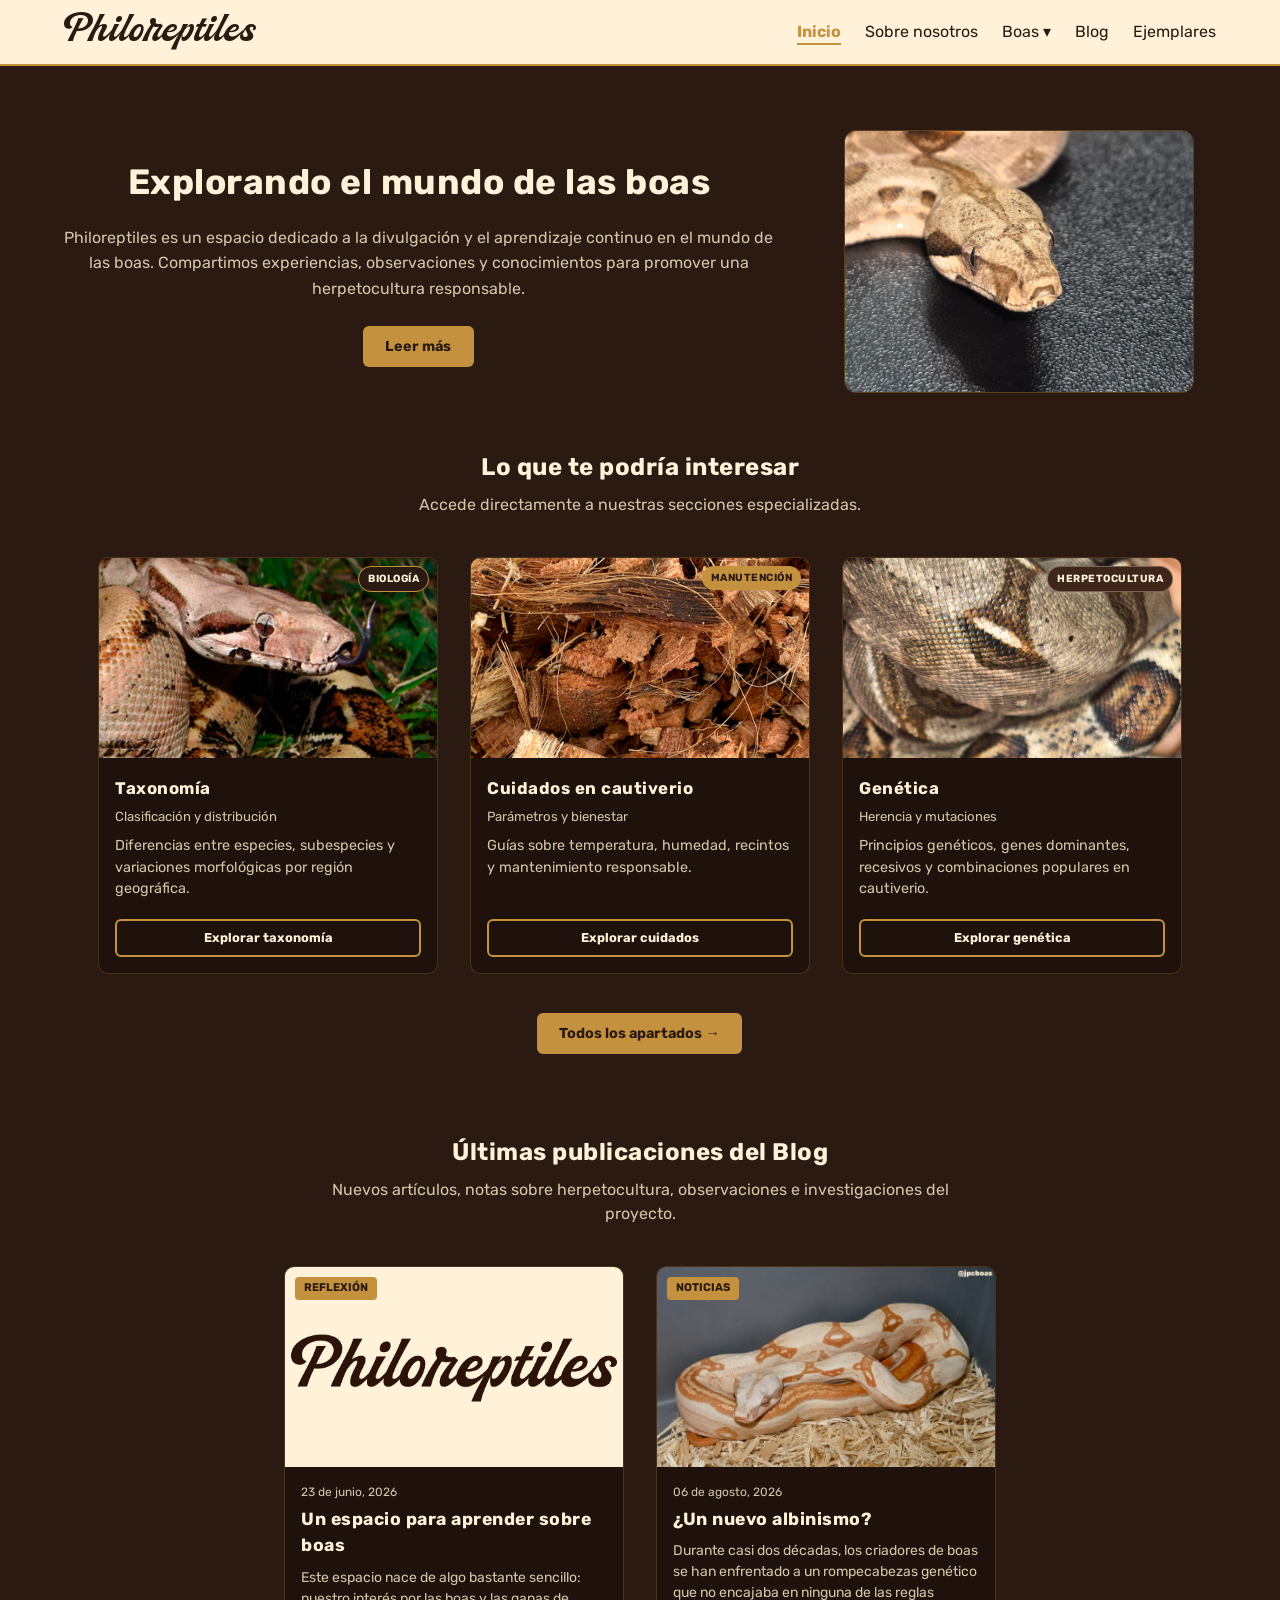
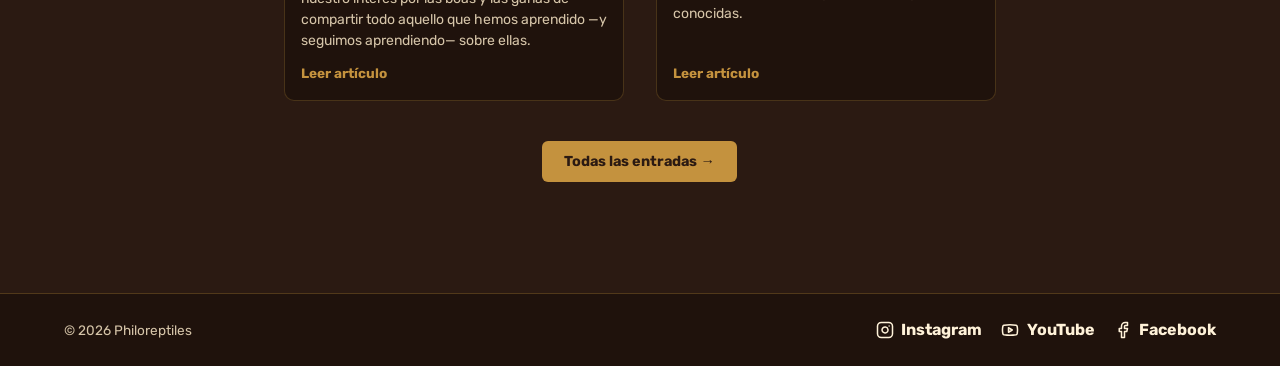
==== commit 5640e88b: "Fade en páginas" ====
--- a/index.html
+++ b/index.html
@@ -191,7 +191,6 @@
           </div>
         </a>
       </article>
-
     </div>
 
     <!-- BOTÓN DE ACCIÓN -->
--- a/css/styles.css
+++ b/css/styles.css
@@ -1011,7 +1011,7 @@
   height: auto !important;
   object-fit: cover !important;
   border-radius: 12px;
-  box-shadow: 0 12px 28px rgba(196, 146, 62, 0.25);
+
   border: 1px solid rgba(196, 146, 62, 0.3);
   display: block;
 }
@@ -1085,4 +1085,21 @@
 .card-body .btn-card,
 .blog-body .read-more {
   margin-top: auto !important;
+}
+
+ /* ---------------------------------------------------------------------
+/* Animar todos los elementos dentro de body EXCEPTO el encabezado principal */
+body > :not(.main-header) {
+  animation: pageFadeIn 0.4s ease-out;
+}
+
+@keyframes pageFadeIn {
+  from {
+    opacity: 0;
+    transform: translateY(6px);
+  }
+  to {
+    opacity: 1;
+    transform: translateY(0);
+  }
 }
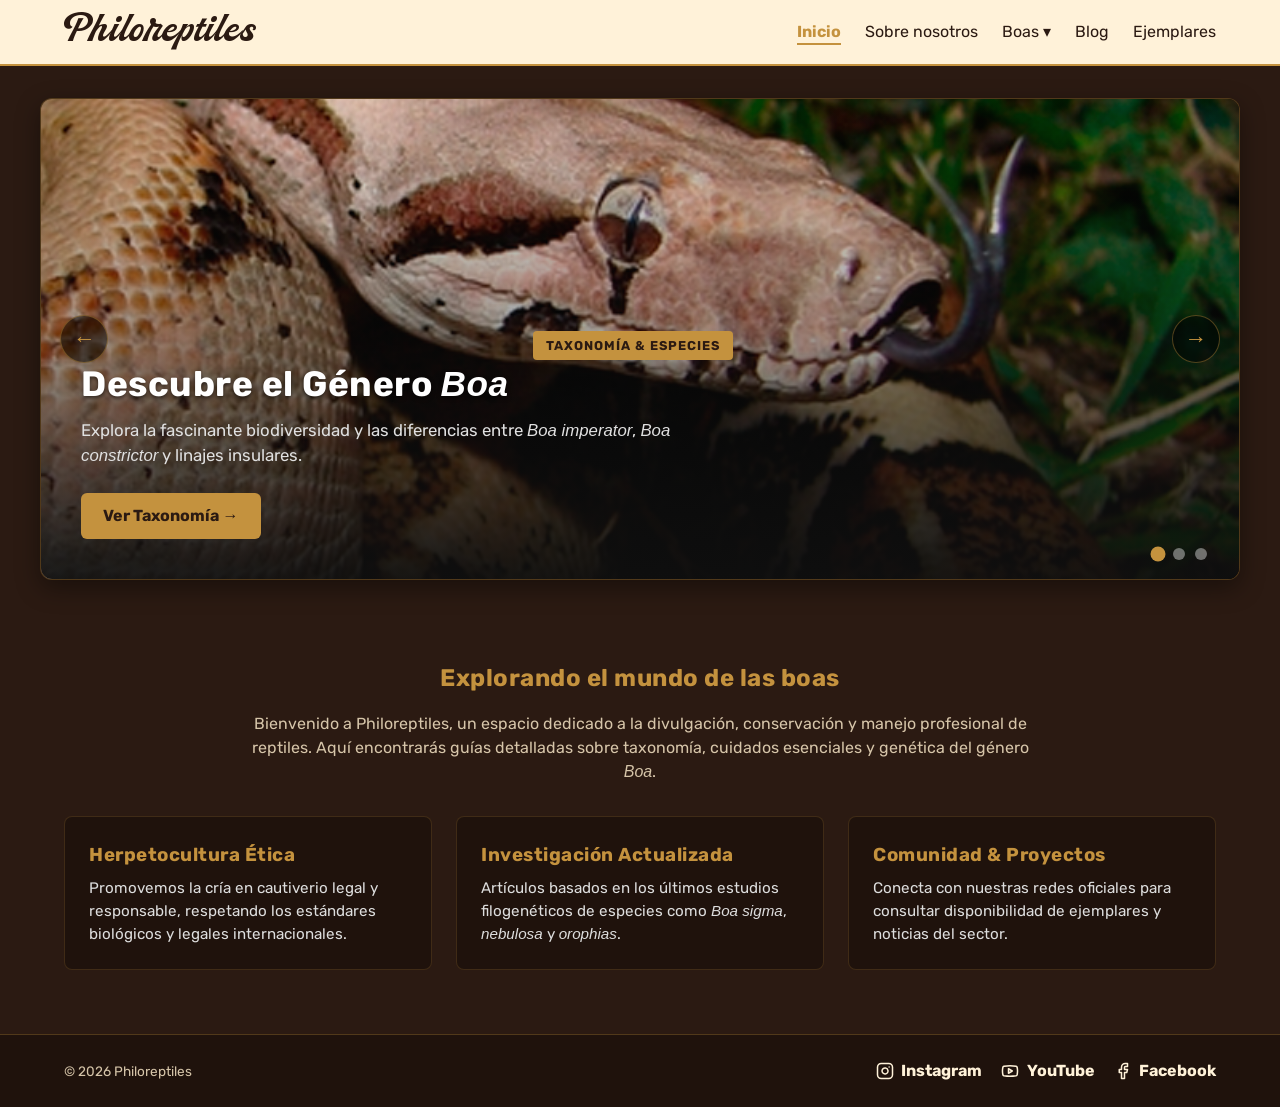
==== commit f7071827: "Página de inicio" ====
--- a/index.html
+++ b/index.html
@@ -3,202 +3,342 @@
 <head>
   <meta charset="UTF-8">
   <meta name="viewport" content="width=device-width, initial-scale=1.0">
-  <!-- Meta Tags Primarias (SEO Básico) -->
-  <title>Philoreptiles | Explorando el mundo de las boas</title>
-  <meta name="title" content="Philoreptiles | Explorando el mundo de las boas">
-  <meta name="description" content="Proyecto dedicado al estudio, divulgación científica, crianza responsable y documentación del género Boa.">
-
-  <!-- Open Graph / Facebook / WhatsApp / Instagram -->
-  <meta property="og:type" content="website">
-  <meta property="og:url" content="https://philoreptiles.com/">
-  <meta property="og:title" content="Philoreptiles | Explorando el mundo de las boas">
-  <meta property="og:description" content="Proyecto dedicado al estudio, divulgación científica, crianza responsable y documentación del género Boa.">
-  <meta property="og:image" content="https://philoreptiles.com/img/og-preview.jpg">
-
-  <!-- Twitter / X -->
-  <meta property="twitter:card" content="summary_large_image">
-  <meta property="twitter:url" content="https://philoreptiles.com/">
-  <meta property="twitter:title" content="Philoreptiles | Explorando el mundo de las boas">
-  <meta property="twitter:description" content="Proyecto dedicado al estudio, divulgación científica, crianza responsable y documentación del género Boa.">
-  <meta property="twitter:image" content="https://philoreptiles.com/img/og-preview.jpg">
-
-  <!-- Fuente de Google Fonts: Rubik (400 y 700) -->
+  <title>Philoreptiles | Inicio</title>
+
+  <!-- Fuentes -->
   <link rel="preconnect" href="https://fonts.googleapis.com">
   <link rel="preconnect" href="https://fonts.gstatic.com" crossorigin>
   <link href="https://fonts.googleapis.com/css2?family=Rubik:ital,wght@0,400;0,700;1,400&display=swap" rel="stylesheet">
-
-  <!-- Hoja de estilos local -->
-<link rel="stylesheet" href="css/styles.css?v=2">
-
-  <!-- Favicon Único y Directo -->
-  <link rel="icon" type="image/png" href="img/favicon.png?v=999">
-
+  
+  <!-- CSS Principal -->
+  <link rel="stylesheet" href="css/styles.css">
+
+  <style>
+    /* =========================================================
+       ANIMACIÓN DE NAVEGACIÓN (PÁGINA)
+       ========================================================= */
+    body > :not(.main-header) {
+      animation: pageFadeIn 0.6s ease-out;
+    }
+
+    @keyframes pageFadeIn {
+      from {
+        opacity: 0;
+        transform: translateX(-6px);
+      }
+      to {
+        opacity: 1;
+        transform: translateX(0);
+      }
+    }
+
+    /* =========================================================
+       ESTILOS DEL CARRUSEL (HERO CAROUSEL)
+       ========================================================= */
+    .hero-carousel {
+      position: relative;
+      width: 100%;
+      max-width: 1200px;
+      margin: 2rem auto 3rem auto;
+      overflow: hidden;
+      border-radius: 12px;
+      box-shadow: 0 8px 24px rgba(0, 0, 0, 0.4);
+      border: 1px solid rgba(196, 146, 62, 0.3);
+      background-color: var(--bg-dark-card, #1a1a1a);
+    }
+
+    .carousel-track-container {
+      overflow: hidden;
+      width: 100%;
+      position: relative;
+    }
+
+    .carousel-track {
+      display: flex;
+      transition: transform 0.5s ease-in-out;
+      width: 100%;
+    }
+
+    .carousel-slide {
+      min-width: 100%;
+      position: relative;
+      height: 480px;
+      display: flex;
+      align-items: flex-end;
+    }
+
+    .carousel-slide img {
+      position: absolute;
+      top: 0;
+      left: 0;
+      width: 100%;
+      height: 100%;
+      object-fit: cover;
+      z-index: 1;
+    }
+
+    .carousel-overlay {
+      position: absolute;
+      inset: 0;
+      background: linear-gradient(to top, rgba(15, 15, 15, 0.95) 0%, rgba(15, 15, 15, 0.4) 50%, rgba(15, 15, 15, 0.1) 100%);
+      z-index: 2;
+    }
+
+    .carousel-caption {
+      position: relative;
+      z-index: 3;
+      padding: 2.5rem;
+      max-width: 700px;
+      color: #faf8f5;
+    }
+
+    .carousel-caption .badge {
+      display: inline-block;
+      background-color: var(--color-mostaza, #c4923e);
+      color: var(--color-chocolate, #2b1e10);
+      font-weight: 700;
+      font-size: 0.8rem;
+      text-transform: uppercase;
+      letter-spacing: 1px;
+      padding: 0.3rem 0.8rem;
+      border-radius: 4px;
+      margin-bottom: 0.8rem;
+    }
+
+    .carousel-caption h2 {
+      font-size: 2.2rem;
+      color: #ffffff;
+      margin-bottom: 0.8rem;
+      line-height: 1.2;
+      text-shadow: 0 2px 4px rgba(0,0,0,0.6);
+    }
+
+    .carousel-caption p {
+      font-size: 1.05rem;
+      color: #e0e0e0;
+      margin-bottom: 1.5rem;
+      line-height: 1.5;
+    }
+
+    .carousel-btn-cta {
+      display: inline-block;
+      background-color: var(--color-mostaza, #c4923e);
+      color: var(--color-chocolate, #1a1a1a);
+      font-weight: bold;
+      padding: 0.7rem 1.4rem;
+      border-radius: 6px;
+      text-decoration: none;
+      transition: background 0.3s ease, transform 0.2s ease;
+    }
+
+    .carousel-btn-cta:hover {
+      background-color: #d8a44c;
+      transform: translateY(-2px);
+    }
+
+    /* Flechas de Navegación */
+    .carousel-arrow {
+      position: absolute;
+      top: 50%;
+      transform: translateY(-50%);
+      background: rgba(0, 0, 0, 0.5);
+      color: var(--color-mostaza, #c4923e);
+      border: 1px solid rgba(196, 146, 62, 0.4);
+      width: 48px;
+      height: 48px;
+      border-radius: 50%;
+      cursor: pointer;
+      z-index: 10;
+      display: flex;
+      align-items: center;
+      justify-content: center;
+      font-size: 1.4rem;
+      transition: background 0.3s ease, color 0.3s ease;
+    }
+
+    .carousel-arrow:hover {
+      background: var(--color-mostaza, #c4923e);
+      color: #1a1a1a;
+    }
+
+    .carousel-arrow.prev { left: 1.2rem; }
+    .carousel-arrow.next { right: 1.2rem; }
+
+    /* Indicadores / Puntos (Dots) */
+    .carousel-nav {
+      position: absolute;
+      bottom: 1.2rem;
+      right: 2rem;
+      z-index: 10;
+      display: flex;
+      gap: 0.6rem;
+    }
+
+    .carousel-dot {
+      width: 12px;
+      height: 12px;
+      border-radius: 50%;
+      background: rgba(255, 255, 255, 0.4);
+      border: none;
+      cursor: pointer;
+      transition: background 0.3s ease, transform 0.2s ease;
+    }
+
+    .carousel-dot.active {
+      background: var(--color-mostaza, #c4923e);
+      transform: scale(1.25);
+    }
+
+    /* Adaptación Móvil */
+    @media (max-width: 768px) {
+      .hero-carousel {
+        margin: 1rem auto 2rem auto;
+        border-radius: 0;
+      }
+      .carousel-slide {
+        height: 380px;
+      }
+      .carousel-caption {
+        padding: 1.5rem;
+      }
+      .carousel-caption h2 {
+        font-size: 1.5rem;
+      }
+      .carousel-caption p {
+        font-size: 0.9rem;
+        display: -webkit-box;
+        -webkit-line-clamp: 2;
+        -webkit-box-orient: vertical;
+        overflow: hidden;
+      }
+      .carousel-arrow {
+        width: 38px;
+        height: 38px;
+        font-size: 1.1rem;
+      }
+      .carousel-arrow.prev { left: 0.5rem; }
+      .carousel-arrow.next { right: 0.5rem; }
+      .carousel-nav {
+        right: 50%;
+        transform: translateX(50%);
+        bottom: 0.8rem;
+      }
+    }
+  </style>
+
+  <!-- Favicon -->
+  <link rel="icon" type="image/x-icon" href="img/favicon.ico">
 </head>
 <body>
 
-  <!-- Encabezado Principal -->
-  <header class="main-header">
-    <div class="container header-content">
-      <a href="index.html" class="logo-text">Philoreptiles</a>
-      <nav class="main-nav">
-        <ul>
-          <li><a href="index.html" class="active">Inicio</a></li>
-          <li><a href="sobre-nosotros.html">Sobre nosotros</a></li>
-          
-          <!-- Menú desplegable de Boas -->
-          <li class="dropdown">
-            <a href="boas.html">Boas <span class="arrow">&#9662;</span></a>
-            <ul class="dropdown-menu">
-              <li><a href="boas/taxonomia.html">Taxonomía</a></li>
-              <li><a href="boas/cuidados.html">Cuidados en cautiverio</a></li>
-              <li><a href="boas/genetica.html">Genética</a></li>
-            </ul>
-          </li>
-
-          <li><a href="blog.html">Blog</a></li>
-          <li><a href="ejemplares.html">Ejemplares</a></li>
-        </ul>
-      </nav>
-    </div>
-  </header>
-
-<!-- Explorando el mundo de las boas -->
-<!-- Hero Principal (2 Columnas) -->
-<section class="hero-section">
-  <div class="container hero-grid">
-    <div class="hero-text">
-      <h1>Explorando el mundo de las boas</h1>
-      <p>
-        Philoreptiles es un espacio dedicado a la divulgación y el aprendizaje continuo en el mundo de las boas. Compartimos experiencias, observaciones y conocimientos para promover una herpetocultura responsable.
-      </p>
-      <div class="hero-buttons">
-        <a href="blog.html" class="btn btn-primary">Leer más</a>
+<!-- Encabezado Principal -->
+<header class="main-header">
+  <div class="container header-content">
+    <a href="index.html" class="logo-text">Philoreptiles</a>
+    <nav class="main-nav">
+      <ul>
+        <li><a href="index.html" class="active">Inicio</a></li>
+        <li><a href="sobre-nosotros.html">Sobre nosotros</a></li>
+        <li class="dropdown">
+          <a href="boas.html">Boas <span class="arrow">&#9662;</span></a>
+          <ul class="dropdown-menu">
+            <li><a href="boas/taxonomia.html">Taxonomía</a></li>
+            <li><a href="boas/cuidados.html">Cuidados en cautiverio</a></li>
+            <li><a href="boas/genetica.html">Genética</a></li>
+          </ul>
+        </li>
+        <li><a href="blog.html">Blog</a></li>
+        <li><a href="ejemplares.html">Ejemplares</a></li>
+      </ul>
+    </nav>
+  </div>
+</header>
+
+<!-- =========================================================
+     CARRUSEL PRINCIPAL (Ubicado entre Header y Explorando)
+     ========================================================= -->
+<section class="hero-carousel" aria-label="Carrusel de fotos y novedades">
+  <div class="carousel-track-container">
+    <ul class="carousel-track" id="carouselTrack">
+      
+      <!-- Slide 1 -->
+      <li class="carousel-slide">
+        <img src="img/imperator.png" alt="Boa imperator en su hábitat">
+        <div class="carousel-overlay"></div>
+        <div class="carousel-caption">
+          <span class="badge">Taxonomía & Especies</span>
+          <h2>Descubre el Género <em>Boa</em></h2>
+          <p>Explora la fascinante biodiversidad y las diferencias entre <em>Boa imperator</em>, <em>Boa constrictor</em> y linajes insulares.</p>
+          <a href="boas/taxonomia.html" class="carousel-btn-cta">Ver Taxonomía &rarr;</a>
+        </div>
+      </li>
+
+      <!-- Slide 2 -->
+      <li class="carousel-slide">
+        <img src="img/constrictor.png" alt="Boa constrictor cola roja">
+        <div class="carousel-overlay"></div>
+        <div class="carousel-caption">
+          <span class="badge">Guía Especializada</span>
+          <h2>Cuidados en Cautiverio Responsable</h2>
+          <p>Parámetros de temperatura, humedad, terrarios y nutrición adecuada para garantizar el bienestar de tus ejemplares.</p>
+          <a href="boas/cuidados.html" class="carousel-btn-cta">Leer Guía de Cuidados &rarr;</a>
+        </div>
+      </li>
+
+      <!-- Slide 3 -->
+      <li class="carousel-slide">
+        <img src="img/sigma.png" alt="Genética y morfos de boa">
+        <div class="carousel-overlay"></div>
+        <div class="carousel-caption">
+          <span class="badge">Genética Herpetológica</span>
+          <h2>Morfos y Herencia Genética</h2>
+          <p>Comprende cómo funcionan los genes recesivos, codominantes y dominantes en los patrones y mutaciones de color.</p>
+          <a href="boas/genetica.html" class="carousel-btn-cta">Aprender Genética &rarr;</a>
+        </div>
+      </li>
+
+    </ul>
+  </div>
+
+  <!-- Controles del Carrusel -->
+  <button class="carousel-arrow prev" id="prevBtn" aria-label="Anterior">&larr;</button>
+  <button class="carousel-arrow next" id="nextBtn" aria-label="Siguiente">&rarr;</button>
+
+  <!-- Puntos Indicadores -->
+  <div class="carousel-nav" id="carouselNav">
+    <button class="carousel-dot active" aria-label="Diapositiva 1"></button>
+    <button class="carousel-dot" aria-label="Diapositiva 2"></button>
+    <button class="carousel-dot" aria-label="Diapositiva 3"></button>
+  </div>
+</section>
+
+<!-- =========================================================
+     SECCIÓN: EXPLORANDO EL MUNDO DE LAS BOAS
+     ========================================================= -->
+<main class="container">
+  <section class="explorando-section" style="padding: 2rem 0;">
+    <h1 style="color: var(--color-mostaza, #c4923e); margin-bottom: 1rem; text-align: center;">Explorando el mundo de las boas</h1>
+    <p style="text-align: center; max-width: 800px; margin: 0 auto 2rem auto; color: var(--text-muted, #ccc);">
+      Bienvenido a Philoreptiles, un espacio dedicado a la divulgación, conservación y manejo profesional de reptiles. Aquí encontrarás guías detalladas sobre taxonomía, cuidados esenciales y genética del género <em>Boa</em>.
+    </p>
+    
+    <!-- Contenido general de inicio -->
+    <div style="display: grid; grid-template-columns: repeat(auto-fit, minmax(280px, 1fr)); gap: 1.5rem; margin-top: 2rem;">
+      <div style="background: var(--bg-dark-card, #1a1a1a); padding: 1.5rem; border-radius: 8px; border: 1px solid rgba(196,146,62,0.2);">
+        <h3 style="color: var(--color-mostaza, #c4923e); margin-bottom: 0.5rem;">Herpetocultura Ética</h3>
+        <p style="font-size: 0.95rem; color: #ddd;">Promovemos la cría en cautiverio legal y responsable, respetando los estándares biológicos y legales internacionales.</p>
+      </div>
+      <div style="background: var(--bg-dark-card, #1a1a1a); padding: 1.5rem; border-radius: 8px; border: 1px solid rgba(196,146,62,0.2);">
+        <h3 style="color: var(--color-mostaza, #c4923e); margin-bottom: 0.5rem;">Investigación Actualizada</h3>
+        <p style="font-size: 0.95rem; color: #ddd;">Artículos basados en los últimos estudios filogenéticos de especies como <em>Boa sigma</em>, <em>nebulosa</em> y <em>orophias</em>.</p>
+      </div>
+      <div style="background: var(--bg-dark-card, #1a1a1a); padding: 1.5rem; border-radius: 8px; border: 1px solid rgba(196,146,62,0.2);">
+        <h3 style="color: var(--color-mostaza, #c4923e); margin-bottom: 0.5rem;">Comunidad & Proyectos</h3>
+        <p style="font-size: 0.95rem; color: #ddd;">Conecta con nuestras redes oficiales para consultar disponibilidad de ejemplares y noticias del sector.</p>
       </div>
     </div>
-    <div class="hero-image">
-      <img src="img/boa.png" alt="Boa imperator - Philoreptiles" onerror="this.src='https://via.placeholder.com/600x400/2B1A12/FFF2D9?text=Boa+Philoreptiles'">
-    </div>
-  </div>
-</section>
-
-<!-- Sección Hub de Boas (Categorías Rápidas) -->
-<section class="boas-hub-section" style="margin: 1rem 0 3rem 0;">
-  <div class="container" style="text-align: center;">
-    <h2>Lo que te podría interesar</h2>
-    <p style="color: var(--text-muted); max-width: 650px; margin: 0.5rem auto 2.5rem auto;">
-      Accede directamente a nuestras secciones especializadas.
-    </p>
-
-    <!-- BLOQUE GRID CENTRADO -->
-    <div class="specimen-grid" style="justify-content: center; margin: 2rem auto; text-align: left;">
-      
-      <!-- Tarjeta 1: Taxonomía -->
-      <article class="specimen-card">
-        <div class="card-image">
-          <img src="img/imperator.png" alt="Taxonomía" onerror="this.src='https://via.placeholder.com/400x220/2B1A12/FFF2D9?text=Taxonom%C3%ADa'">
-          <span class="badge badge-collection">Biología</span>
-        </div>
-        <div class="card-body">
-          <h3>Taxonomía</h3>
-          <p class="genetics">Clasificación y distribución</p>
-          <p style="font-size: 0.9rem; color: var(--text-muted); margin-bottom: 1.2rem;">
-            Diferencias entre especies, subespecies y variaciones morfológicas por región geográfica.
-          </p>
-          <a href="boas/taxonomia.html" class="btn btn-secondary btn-card">Explorar taxonomía</a>
-        </div>
-      </article>
-
-      <!-- Tarjeta 2: Cuidados en Cautiverio -->
-      <article class="specimen-card">
-        <div class="card-image">
-          <img src="img/guia.png" alt="Cuidados en cautiverio" onerror="this.src='https://via.placeholder.com/400x220/2B1A12/FFF2D9?text=Cuidados'">
-          <span class="badge badge-available">Manutención</span>
-        </div>
-        <div class="card-body">
-          <h3>Cuidados en cautiverio</h3>
-          <p class="genetics">Parámetros y bienestar</p>
-          <p style="font-size: 0.9rem; color: var(--text-muted); margin-bottom: 1.2rem;">
-            Guías sobre temperatura, humedad, recintos y mantenimiento responsable.
-          </p>
-          <a href="boas/cuidados.html" class="btn btn-secondary btn-card">Explorar cuidados</a>
-        </div>
-      </article>
-
-      <!-- Tarjeta 3: Genética -->
-      <article class="specimen-card">
-        <div class="card-image">
-          <img src="img/genetica.jpg" alt="Genética" onerror="this.src='https://via.placeholder.com/400x220/2B1A12/FFF2D9?text=Gen%C3%A9tica'">
-          <span class="badge badge-project">Herpetocultura</span>
-        </div>
-        <div class="card-body">
-          <h3>Genética</h3>
-          <p class="genetics">Herencia y mutaciones</p>
-          <p style="font-size: 0.9rem; color: var(--text-muted); margin-bottom: 1.2rem;">
-            Principios genéticos, genes dominantes, recesivos y combinaciones populares en cautiverio.
-          </p>
-          <a href="boas/genetica.html" class="btn btn-secondary btn-card">Explorar genética</a>
-        </div>
-      </article>
-
-    </div>
-
-    <!-- BOTÓN GENERAL -->
-    <div class="hero-buttons" style="margin-top: 2.5rem; justify-content: center;">
-      <a href="boas.html" class="btn btn-primary">Todos los apartados &rarr;</a>
-    </div>
-  </div>
-</section>
-
-<!-- Sección Blog -->
-<section class="blog-section" style="margin: 4rem 0;">
-  <div class="container" style="text-align: center;">
-    <h2>Últimas publicaciones del Blog</h2>
-    <p style="color: var(--text-muted); max-width: 650px; margin: 0.5rem auto 2.5rem auto;">
-      Nuevos artículos, notas sobre herpetocultura, observaciones e investigaciones del proyecto.
-    </p>
-
-    <!-- BLOQUE GRID CENTRADO -->
-    <div class="blog-grid" style="justify-content: center; margin: 2rem auto; text-align: left;">
-      
-      <!-- Entrada 1 -->
-      <article class="blog-card">
-        <a href="posts/post_bienvenida.html" style="text-decoration: none; color: inherit; display: flex; flex-direction: column; height: 100%;">
-          <div class="blog-image">
-            <img src="img/Profile_IG.png" alt="Profile">
-            <span class="blog-category">Reflexión</span>
-          </div>
-          <div class="blog-body">
-            <span class="blog-date">23 de junio, 2026</span>
-            <h3>Un espacio para aprender sobre boas</h3>
-            <p>Este espacio nace de algo bastante sencillo: nuestro interés por las boas y las ganas de compartir todo aquello que hemos aprendido —y seguimos aprendiendo— sobre ellas.</p>
-            <span class="read-more">Leer artículo</span>
-          </div>
-        </a>
-      </article>
-
-      <!-- Entrada 2 -->
-      <article class="blog-card">
-        <a href="posts/blog1.html" style="text-decoration: none; color: inherit; display: flex; flex-direction: column; height: 100%;">
-          <div class="blog-image">
-            <img src="img/nfi.jpg" alt="¿Un nuevo albinismo?">
-            <span class="blog-category">Noticias</span>
-          </div>
-          <div class="blog-body">
-            <span class="blog-date">06 de agosto, 2026</span>
-            <h3>¿Un nuevo albinismo?</h3>
-            <p>Durante casi dos décadas, los criadores de boas se han enfrentado a un rompecabezas genético que no encajaba en ninguna de las reglas conocidas.</p>
-            <span class="read-more">Leer artículo</span>
-          </div>
-        </a>
-      </article>
-    </div>
-
-    <!-- BOTÓN DE ACCIÓN -->
-    <div class="hero-buttons" style="margin-top: 2.5rem; justify-content: center;">
-      <a href="blog.html" class="btn btn-primary">Todas las entradas &rarr;</a>
-    </div>
-  </div>
-</section>
+  </section>
+</main>
 
 <!-- Pie de Página -->
 <footer class="main-footer">
@@ -221,6 +361,75 @@
   </div>
 </footer>
 
-  <script src="js/main.js"></script>
+<!-- =========================================================
+     JAVASCRIPT DEL CARRUSEL
+     ========================================================= -->
+<script>
+  document.addEventListener('DOMContentLoaded', () => {
+    const track = document.getElementById('carouselTrack');
+    const slides = Array.from(track.children);
+    const nextBtn = document.getElementById('nextBtn');
+    const prevBtn = document.getElementById('prevBtn');
+    const dotsNav = document.getElementById('carouselNav');
+    const dots = Array.from(dotsNav.children);
+
+    let currentIndex = 0;
+    let autoPlayTimer = null;
+
+    // Función para mover al slide deseado
+    const moveToSlide = (index) => {
+      if (index < 0) index = slides.length - 1;
+      if (index >= slides.length) index = 0;
+
+      track.style.transform = `translateX(-${index * 100}%)`;
+      
+      // Actualizar dots
+      dots.forEach(dot => dot.classList.remove('active'));
+      dots[index].classList.add('active');
+
+      currentIndex = index;
+    };
+
+    // Eventos de botones
+    nextBtn.addEventListener('click', () => {
+      moveToSlide(currentIndex + 1);
+      resetAutoPlay();
+    });
+
+    prevBtn.addEventListener('click', () => {
+      moveToSlide(currentIndex - 1);
+      resetAutoPlay();
+    });
+
+    // Eventos de dots
+    dots.forEach((dot, index) => {
+      dot.addEventListener('click', () => {
+        moveToSlide(index);
+        resetAutoPlay();
+      });
+    });
+
+    // Reproducción automática
+    const startAutoPlay = () => {
+      autoPlayTimer = setInterval(() => {
+        moveToSlide(currentIndex + 1);
+      }, 5000); // Cambia cada 5 segundos
+    };
+
+    const resetAutoPlay = () => {
+      clearInterval(autoPlayTimer);
+      startAutoPlay();
+    };
+
+    // Pausar al pasar el mouse por encima
+    const carouselSection = document.querySelector('.hero-carousel');
+    carouselSection.addEventListener('mouseenter', () => clearInterval(autoPlayTimer));
+    carouselSection.addEventListener('mouseleave', () => startAutoPlay());
+
+    // Iniciar
+    startAutoPlay();
+  });
+</script>
+
 </body>
 </html>
--- a/css/styles.css
+++ b/css/styles.css
@@ -1011,7 +1011,7 @@
   height: auto !important;
   object-fit: cover !important;
   border-radius: 12px;
-
+  box-shadow: 0 12px 28px rgba(196, 146, 62, 0.25);
   border: 1px solid rgba(196, 146, 62, 0.3);
   display: block;
 }
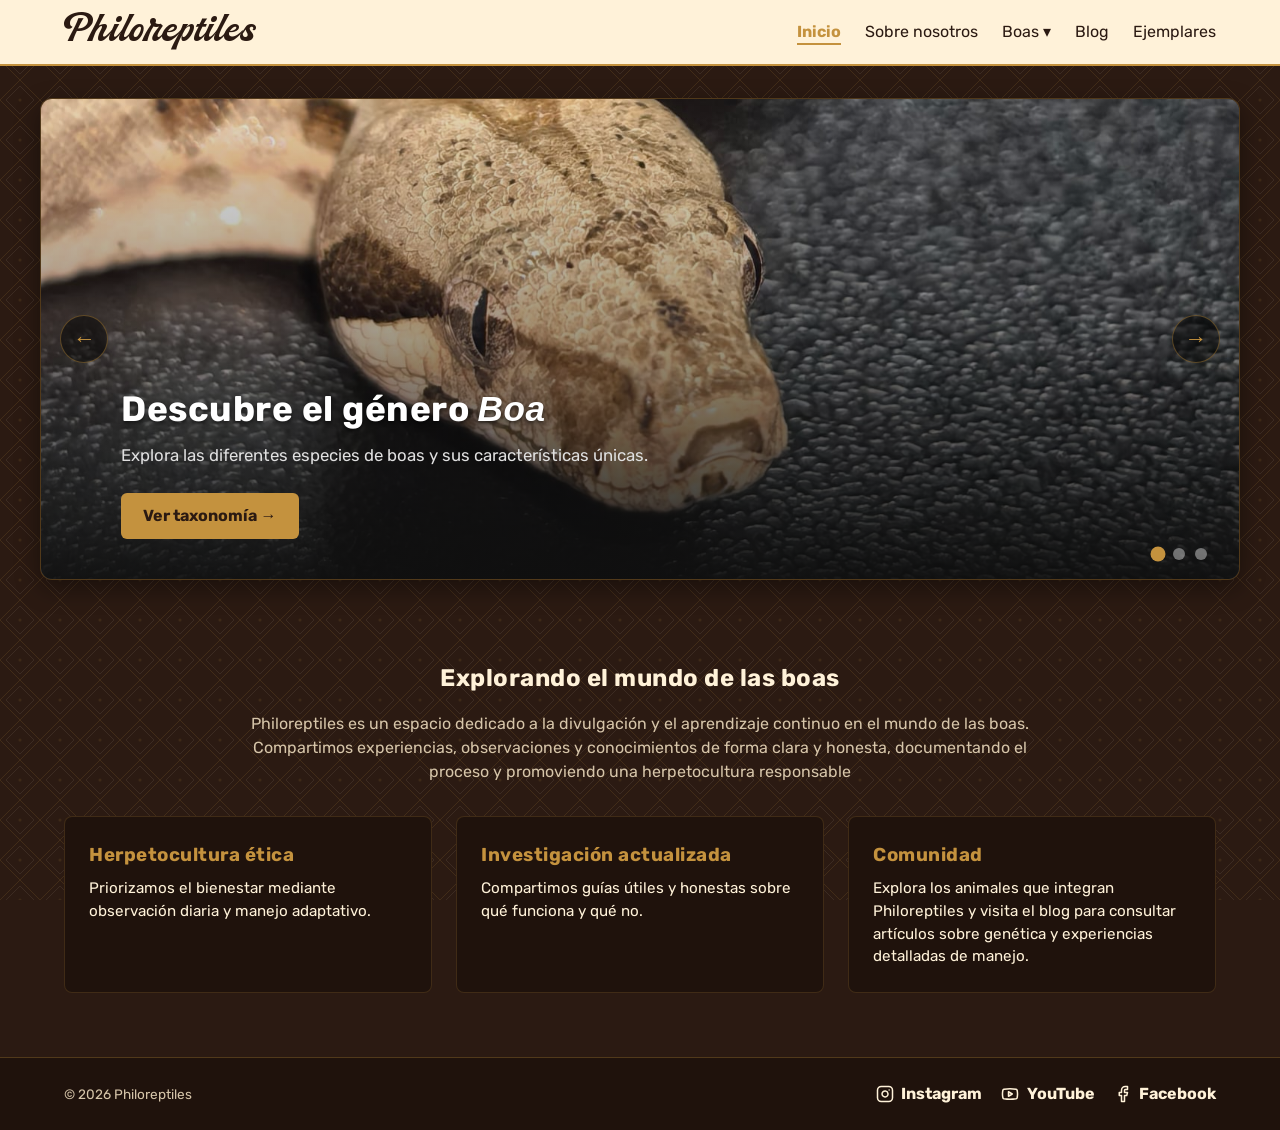
==== commit 566a2175: "Se ha agregado fondo y se mejoró el index.html" ====
--- a/index.html
+++ b/index.html
@@ -4,6 +4,11 @@
   <meta charset="UTF-8">
   <meta name="viewport" content="width=device-width, initial-scale=1.0">
   <title>Philoreptiles | Inicio</title>
+
+  <!-- Favicon / Ícono de la pestaña -->
+  <link rel="icon" type="image/x-icon" href="img/favicon.ico">
+  <link rel="icon" type="image/png" sizes="32x32" href="img/favicon.png">
+  <link rel="apple-touch-icon" sizes="180x180" href="img/apple-touch-icon.png">
 
   <!-- Fuentes -->
   <link rel="preconnect" href="https://fonts.googleapis.com">
@@ -13,12 +18,19 @@
   <!-- CSS Principal -->
   <link rel="stylesheet" href="css/styles.css">
 
+    <!-- Hoja de estilos local (Ruta corregida) -->
+  <link rel="stylesheet" href="css/styles.css">
+
+  <!-- Favicon y Accesos Directos (Ruta e ícono optimizados) -->
+  <link rel="icon" type="image/png" href="img/favicon.png?v=2.0">
+
+
   <style>
     /* =========================================================
        ANIMACIÓN DE NAVEGACIÓN (PÁGINA)
        ========================================================= */
     body > :not(.main-header) {
-      animation: pageFadeIn 0.6s ease-out;
+      animation: pageFadeIn 0.4s ease-out;
     }
 
     @keyframes pageFadeIn {
@@ -55,16 +67,21 @@
 
     .carousel-track {
       display: flex;
-      transition: transform 0.5s ease-in-out;
+      transition: transform 0.5s cubic-bezier(0.25, 1, 0.5, 1);
       width: 100%;
+      margin: 0;
+      padding: 0;
+      list-style: none;
     }
 
     .carousel-slide {
       min-width: 100%;
+      width: 100%;
       position: relative;
       height: 480px;
       display: flex;
       align-items: flex-end;
+      flex-shrink: 0;
     }
 
     .carousel-slide img {
@@ -87,22 +104,9 @@
     .carousel-caption {
       position: relative;
       z-index: 3;
-      padding: 2.5rem;
+      padding: 2.5rem 2.5rem 2.5rem 5rem;
       max-width: 700px;
       color: #faf8f5;
-    }
-
-    .carousel-caption .badge {
-      display: inline-block;
-      background-color: var(--color-mostaza, #c4923e);
-      color: var(--color-chocolate, #2b1e10);
-      font-weight: 700;
-      font-size: 0.8rem;
-      text-transform: uppercase;
-      letter-spacing: 1px;
-      padding: 0.3rem 0.8rem;
-      border-radius: 4px;
-      margin-bottom: 0.8rem;
     }
 
     .carousel-caption h2 {
@@ -199,7 +203,7 @@
         height: 380px;
       }
       .carousel-caption {
-        padding: 1.5rem;
+        padding: 1.5rem 1.5rem 1.5rem 3.5rem;
       }
       .carousel-caption h2 {
         font-size: 1.5rem;
@@ -225,10 +229,8 @@
       }
     }
   </style>
-
-  <!-- Favicon -->
-  <link rel="icon" type="image/x-icon" href="img/favicon.ico">
 </head>
+
 <body>
 
 <!-- Encabezado Principal -->
@@ -254,49 +256,43 @@
   </div>
 </header>
 
-<!-- =========================================================
-     CARRUSEL PRINCIPAL (Ubicado entre Header y Explorando)
-     ========================================================= -->
+<!-- Carrusel Principal -->
 <section class="hero-carousel" aria-label="Carrusel de fotos y novedades">
   <div class="carousel-track-container">
     <ul class="carousel-track" id="carouselTrack">
       
       <!-- Slide 1 -->
       <li class="carousel-slide">
-        <img src="img/imperator.png" alt="Boa imperator en su hábitat">
+        <img src="img/boa.png" alt="Boa" loading="eager">
         <div class="carousel-overlay"></div>
         <div class="carousel-caption">
-          <span class="badge">Taxonomía & Especies</span>
-          <h2>Descubre el Género <em>Boa</em></h2>
-          <p>Explora la fascinante biodiversidad y las diferencias entre <em>Boa imperator</em>, <em>Boa constrictor</em> y linajes insulares.</p>
-          <a href="boas/taxonomia.html" class="carousel-btn-cta">Ver Taxonomía &rarr;</a>
+          <h2>Descubre el género <em>Boa</em></h2>
+          <p>Explora las diferentes especies de boas y sus características únicas.</p>
+          <a href="boas/taxonomia.html" class="carousel-btn-cta">Ver taxonomía &rarr;</a>
         </div>
       </li>
 
       <!-- Slide 2 -->
       <li class="carousel-slide">
-        <img src="img/constrictor.png" alt="Boa constrictor cola roja">
+        <img src="img/guia.png" alt="Boa constrictor cola roja" loading="lazy">
         <div class="carousel-overlay"></div>
         <div class="carousel-caption">
-          <span class="badge">Guía Especializada</span>
-          <h2>Cuidados en Cautiverio Responsable</h2>
-          <p>Parámetros de temperatura, humedad, terrarios y nutrición adecuada para garantizar el bienestar de tus ejemplares.</p>
-          <a href="boas/cuidados.html" class="carousel-btn-cta">Leer Guía de Cuidados &rarr;</a>
+          <h2>Cuidados en cautiverio</h2>
+          <p>Parámetros de temperatura, humedad y encierros adecuados para garantizar el bienestar de tus ejemplares.</p>
+          <a href="boas/cuidados.html" class="carousel-btn-cta">Leer guía de cuidados &rarr;</a>
         </div>
       </li>
 
       <!-- Slide 3 -->
       <li class="carousel-slide">
-        <img src="img/sigma.png" alt="Genética y morfos de boa">
+        <img src="img/genetica.jpg" alt="Genética y morfos de boa" loading="lazy">
         <div class="carousel-overlay"></div>
         <div class="carousel-caption">
-          <span class="badge">Genética Herpetológica</span>
-          <h2>Morfos y Herencia Genética</h2>
-          <p>Comprende cómo funcionan los genes recesivos, codominantes y dominantes en los patrones y mutaciones de color.</p>
-          <a href="boas/genetica.html" class="carousel-btn-cta">Aprender Genética &rarr;</a>
+          <h2>Genética</h2>
+          <p>Comprende los fundamentos, tipos de genes y su aplicación en la cría de boas.</p>
+          <a href="boas/genetica.html" class="carousel-btn-cta">Aprender genética &rarr;</a>
         </div>
       </li>
-
     </ul>
   </div>
 
@@ -312,29 +308,28 @@
   </div>
 </section>
 
-<!-- =========================================================
-     SECCIÓN: EXPLORANDO EL MUNDO DE LAS BOAS
-     ========================================================= -->
+<!-- Sección Explorando -->
 <main class="container">
   <section class="explorando-section" style="padding: 2rem 0;">
-    <h1 style="color: var(--color-mostaza, #c4923e); margin-bottom: 1rem; text-align: center;">Explorando el mundo de las boas</h1>
+    <h1 style="color: var(--color-hueso, #FFF2D9); margin-bottom: 1rem; text-align: center;">Explorando el mundo de las boas</h1>
     <p style="text-align: center; max-width: 800px; margin: 0 auto 2rem auto; color: var(--text-muted, #ccc);">
-      Bienvenido a Philoreptiles, un espacio dedicado a la divulgación, conservación y manejo profesional de reptiles. Aquí encontrarás guías detalladas sobre taxonomía, cuidados esenciales y genética del género <em>Boa</em>.
+      Philoreptiles es un espacio dedicado a la divulgación y el aprendizaje continuo en el mundo de las boas. Compartimos experiencias, 
+      observaciones y conocimientos de forma clara y honesta, documentando el proceso y promoviendo una herpetocultura responsable
     </p>
     
-    <!-- Contenido general de inicio -->
     <div style="display: grid; grid-template-columns: repeat(auto-fit, minmax(280px, 1fr)); gap: 1.5rem; margin-top: 2rem;">
       <div style="background: var(--bg-dark-card, #1a1a1a); padding: 1.5rem; border-radius: 8px; border: 1px solid rgba(196,146,62,0.2);">
-        <h3 style="color: var(--color-mostaza, #c4923e); margin-bottom: 0.5rem;">Herpetocultura Ética</h3>
-        <p style="font-size: 0.95rem; color: #ddd;">Promovemos la cría en cautiverio legal y responsable, respetando los estándares biológicos y legales internacionales.</p>
+        <h3 style="color: var(--color-mostaza, #c4923e); margin-bottom: 0.5rem;">Herpetocultura ética</h3>
+        <p style="font-size: 0.95rem; color: #FFF2D9;">Priorizamos el bienestar mediante observación diaria y manejo adaptativo.</p>
       </div>
       <div style="background: var(--bg-dark-card, #1a1a1a); padding: 1.5rem; border-radius: 8px; border: 1px solid rgba(196,146,62,0.2);">
-        <h3 style="color: var(--color-mostaza, #c4923e); margin-bottom: 0.5rem;">Investigación Actualizada</h3>
-        <p style="font-size: 0.95rem; color: #ddd;">Artículos basados en los últimos estudios filogenéticos de especies como <em>Boa sigma</em>, <em>nebulosa</em> y <em>orophias</em>.</p>
+        <h3 style="color: var(--color-mostaza, #c4923e); margin-bottom: 0.5rem;">Investigación actualizada</h3>
+        <p style="font-size: 0.95rem; color: #FFF2D9;">Compartimos guías útiles y honestas sobre qué funciona y qué no.</p>
       </div>
       <div style="background: var(--bg-dark-card, #1a1a1a); padding: 1.5rem; border-radius: 8px; border: 1px solid rgba(196,146,62,0.2);">
-        <h3 style="color: var(--color-mostaza, #c4923e); margin-bottom: 0.5rem;">Comunidad & Proyectos</h3>
-        <p style="font-size: 0.95rem; color: #ddd;">Conecta con nuestras redes oficiales para consultar disponibilidad de ejemplares y noticias del sector.</p>
+        <h3 style="color: var(--color-mostaza, #c4923e); margin-bottom: 0.5rem;">Comunidad</h3>
+        <p style="font-size: 0.95rem; color: #FFF2D9;">Explora los animales que integran Philoreptiles y visita el blog para consultar artículos 
+          sobre genética y experiencias detalladas de manejo.</p>
       </div>
     </div>
   </section>
@@ -361,9 +356,7 @@
   </div>
 </footer>
 
-<!-- =========================================================
-     JAVASCRIPT DEL CARRUSEL
-     ========================================================= -->
+<!-- JavaScript del Carrusel Corregido -->
 <script>
   document.addEventListener('DOMContentLoaded', () => {
     const track = document.getElementById('carouselTrack');
@@ -375,58 +368,72 @@
 
     let currentIndex = 0;
     let autoPlayTimer = null;
-
-    // Función para mover al slide deseado
+    let isTransitioning = false;
+
     const moveToSlide = (index) => {
+      if (isTransitioning) return;
+      isTransitioning = true;
+
       if (index < 0) index = slides.length - 1;
       if (index >= slides.length) index = 0;
 
       track.style.transform = `translateX(-${index * 100}%)`;
       
-      // Actualizar dots
       dots.forEach(dot => dot.classList.remove('active'));
       dots[index].classList.add('active');
 
       currentIndex = index;
+
+      // Bloquea nuevos movimientos hasta que termine la animación (0.5s)
+      setTimeout(() => {
+        isTransitioning = false;
+      }, 500);
     };
 
-    // Eventos de botones
+    const stopAutoPlay = () => {
+      if (autoPlayTimer) {
+        clearInterval(autoPlayTimer);
+        autoPlayTimer = null;
+      }
+    };
+
+    const startAutoPlay = () => {
+      stopAutoPlay(); // Garantiza que no existan timers duplicados activos
+      autoPlayTimer = setInterval(() => {
+        moveToSlide(currentIndex + 1);
+      }, 5000);
+    };
+
     nextBtn.addEventListener('click', () => {
       moveToSlide(currentIndex + 1);
-      resetAutoPlay();
+      startAutoPlay();
     });
 
     prevBtn.addEventListener('click', () => {
       moveToSlide(currentIndex - 1);
-      resetAutoPlay();
+      startAutoPlay();
     });
 
-    // Eventos de dots
     dots.forEach((dot, index) => {
       dot.addEventListener('click', () => {
         moveToSlide(index);
-        resetAutoPlay();
+        startAutoPlay();
       });
     });
 
-    // Reproducción automática
-    const startAutoPlay = () => {
-      autoPlayTimer = setInterval(() => {
-        moveToSlide(currentIndex + 1);
-      }, 5000); // Cambia cada 5 segundos
-    };
-
-    const resetAutoPlay = () => {
-      clearInterval(autoPlayTimer);
-      startAutoPlay();
-    };
-
-    // Pausar al pasar el mouse por encima
     const carouselSection = document.querySelector('.hero-carousel');
-    carouselSection.addEventListener('mouseenter', () => clearInterval(autoPlayTimer));
-    carouselSection.addEventListener('mouseleave', () => startAutoPlay());
-
-    // Iniciar
+    carouselSection.addEventListener('mouseenter', stopAutoPlay);
+    carouselSection.addEventListener('mouseleave', startAutoPlay);
+
+    // Pausa el carrusel cuando la pestaña del navegador no está activa
+    document.addEventListener('visibilitychange', () => {
+      if (document.hidden) {
+        stopAutoPlay();
+      } else {
+        startAutoPlay();
+      }
+    });
+
     startAutoPlay();
   });
 </script>
--- a/css/styles.css
+++ b/css/styles.css
@@ -26,7 +26,7 @@
 }
 
 /* ==========================================================================
-   2. REINICIO GLOBAL Y ESTILOS BASE
+   2. REINICIO GLOBAL Y ESTILOS BASE (TEXTURA INTEGRADA DIRECTAMENTE)
    ========================================================================== */
 * {
   margin: 0;
@@ -40,6 +40,10 @@
 
 body {
   background-color: var(--color-chocolate);
+  /* Textura de escamas geométricas incrustada en SVG Data URI (no requiere archivo externo) */
+  background-image: url("data:image/svg+xml,%3Csvg xmlns='http://www.w3.org/2000/svg' width='40' height='40' viewBox='0 0 40 40'%3E%3Cpath d='M20 0 L40 20 L20 40 L0 20 Z' fill='none' stroke='%23C4923E' stroke-opacity='0.15' stroke-width='1'/%3E%3Cpath d='M20 6 L34 20 L20 34 L6 20 Z' fill='none' stroke='%23FFF2D9' stroke-opacity='0.08' stroke-width='1'/%3E%3Ccircle cx='20' cy='20' r='1.5' fill='%23C4923E' fill-opacity='0.12'/%3E%3C/svg%3E");
+  background-repeat: repeat;
+  background-attachment: fixed;
   color: var(--color-hueso);
   font-family: var(--font-rubik);
   font-weight: 400;
@@ -135,20 +139,15 @@
   transition: all 0.3s ease;
 }
 
-/* ==========================================================================
-   MENÚ DESPLEGABLE CORREGIDO (SIN HUECOS DE INTERACCIÓN)
-   ========================================================================== */
-
-/* Contenedor del enlace principal */
+/* Submenú desplegable */
 .main-nav ul li.dropdown {
   position: relative;
 }
 
-/* Submenú desplegable */
 .main-nav .dropdown-menu {
   display: none !important;
   position: absolute;
-  top: 100%; /* Pegado justo debajo del botón */
+  top: 100%;
   left: 50%;
   transform: translateX(-50%);
   background-color: #FFF2D9;
@@ -158,11 +157,10 @@
   padding: 0.5rem 0;
   min-width: 200px;
   z-index: 1000;
-  margin-top: 0; /* Se elimina el margen que rompía la detección */
+  margin-top: 0;
   list-style: none;
 }
 
-/* Puente invisible que detecta el mouse al desplazarse hacia abajo */
 .main-nav .dropdown-menu::before {
   content: "";
   position: absolute;
@@ -173,13 +171,11 @@
   background: transparent;
 }
 
-/* Mantiene el menú abierto mientras el mouse esté sobre el botón o el menú */
 .main-nav li.dropdown:hover .dropdown-menu {
   display: flex !important;
   flex-direction: column;
 }
 
-/* Opciones individuales */
 .main-nav .dropdown-menu li {
   width: 100%;
   margin: 0;
@@ -203,7 +199,7 @@
 }
 
 /* ==========================================================================
-   4. SECCIÓN HERO (COMPACTADO)
+   4. SECCIÓN HERO
    ========================================================================== */
 .hero {
   background: linear-gradient(135deg, rgba(43, 26, 18, 0.92), rgba(31, 18, 12, 0.95)), 
@@ -269,7 +265,7 @@
 }
 
 /* ==========================================================================
-   5. LAYOUT DE NAVEGACIÓN Y PESTAÑAS (COMPACTADO)
+   5. LAYOUT DE NAVEGACIÓN Y PESTAÑAS
    ========================================================================== */
 .about-summary {
   padding: 2.5rem 0;
@@ -394,7 +390,6 @@
   animation: fadeIn 0.4s ease-in-out;
 }
 
-/* Layout Texto + Imagen al costado */
 .content-with-image {
   display: grid;
   grid-template-columns: 1fr 260px;
@@ -413,7 +408,7 @@
 }
 
 /* ==========================================================================
-   6. CATÁLOGO Y FICHAS DE EJEMPLARES (ALTURA REDUCIDA)
+   6. CATÁLOGO Y FICHAS DE EJEMPLARES
    ========================================================================== */
 .catalog-section {
   padding: 1rem 0 3rem 0;
@@ -534,32 +529,41 @@
 }
 
 /* ==========================================================================
-   7. SECCIÓN SOBRE NOSOTROS & ARTÍCULOS DEL BLOG
+   7. SECCIÓN SOBRE NOSOTROS & ARTÍCULOS DEL BLOG (CENTRADO CORREGIDO)
    ========================================================================== */
 .about-page-content {
   max-width: 850px;
-  padding: 1rem 0 3rem 0;
+  margin: 0 auto !important; /* Centra el bloque en el medio de la pantalla */
+  padding: 1rem 1.5rem 3rem 1.5rem;
 }
 
 .about-block {
   margin-bottom: 1.8rem;
+  background-color: var(--bg-dark-card);
+  border: 1px solid rgba(196, 146, 62, 0.25);
+  border-radius: 10px;
+  padding: 1.8rem;
+  box-shadow: 0 4px 12px rgba(0, 0, 0, 0.3);
 }
 
 .about-block h2, .about-block h3 {
   color: var(--color-mostaza);
-  margin: 1.5rem 0 0.75rem 0;
+  margin: 0 0 1rem 0;
   border-bottom: 1px solid rgba(196, 146, 62, 0.2);
-  padding-bottom: 0.3rem;
+  padding-bottom: 0.5rem;
 }
 
 .about-block p {
   color: var(--color-hueso);
   font-size: 1rem;
-  line-height: 1.6;
+  line-height: 1.65;
   margin-bottom: 1rem;
 }
 
-/* Listas en los artículos del Blog */
+.about-block p:last-child {
+  margin-bottom: 0;
+}
+
 .about-block ul {
   margin: 1rem 0 1.5rem 1.5rem;
   color: var(--color-hueso);
@@ -574,7 +578,6 @@
   color: var(--color-mostaza);
 }
 
-/* Imagen proporcional al lado del texto */
 .post-content-with-img {
   display: flex;
   gap: 1.5rem;
@@ -597,7 +600,6 @@
   margin: 0;
 }
 
-/* Imagen centrada a ancho completo */
 .post-img-centered {
   text-align: center;
   margin: 2rem 0;
@@ -613,7 +615,6 @@
   box-shadow: 0 4px 12px rgba(0, 0, 0, 0.4);
 }
 
-/* Tarjetas de vista previa en Blog.html */
 .blog-section {
   padding: 1rem 0 3rem 0;
 }
@@ -728,14 +729,12 @@
   font-size: 0.85rem;
 }
 
-/* Contenedor de redes sociales */
 .social-links {
   display: flex;
   align-items: center;
   gap: 1.2rem;
 }
 
-/* Enlaces con iconos integrados */
 .social-links a {
   color: var(--color-hueso);
   text-decoration: none;
@@ -750,7 +749,6 @@
   color: var(--color-mostaza);
 }
 
-/* Iconos SVG */
 .social-icon {
   flex-shrink: 0;
 }
@@ -884,7 +882,6 @@
   to { transform: scale(1); opacity: 1; }
 }
 
-/* Tablet y Móvil */
 @media (max-width: 992px) {
   .boas-layout, .care-layout, .taxonomy-layout {
     grid-template-columns: 1fr;
@@ -938,7 +935,6 @@
     gap: 1.25rem;
   }
 
-  /* Ajuste de imágenes del blog para pantallas pequeñas */
   .post-content-with-img {
     flex-direction: column;
   }
@@ -963,8 +959,8 @@
    ========================================================================== */
 .hero-section,
 .hero {
-  padding-top: 4rem !important;    /* Separación fija contra el encabezado */
-  padding-bottom: 2.5rem !important; /* Separación fluida con la siguiente sección */
+  padding-top: 4rem !important;
+  padding-bottom: 2.5rem !important;
   width: 100%;
 }
 
@@ -972,7 +968,7 @@
   display: grid !important;
   grid-template-columns: 1.8fr 1fr !important;
   gap: 3rem !important;
-  align-items: center !important; /* Centra la imagen respecto al texto */
+  align-items: center !important;
 }
 
 .hero-text {
@@ -1016,7 +1012,6 @@
   display: block;
 }
 
-/* Adaptación responsive para celulares */
 @media (max-width: 768px) {
   .hero-section,
   .hero {
@@ -1037,8 +1032,6 @@
 /* ==========================================================================
    13. ALTURA UNIFORME DEFINITIVA (GRID + FLEX)
    ========================================================================== */
-
-/* 1. Rejilla que iguala automáticamente la altura de toda la fila */
 .specimen-grid,
 .blog-grid {
   display: grid !important;
@@ -1049,15 +1042,13 @@
   margin: 2rem auto !important;
 }
 
-/* 2. Fuerza a la tarjeta a llenar el 100% de la casilla de la rejilla */
 .specimen-card,
 .blog-card {
   display: flex !important;
   flex-direction: column !important;
-  height: 100% !important; /* Propiedad clave para estirar la caja */
-}
-
-/* 3. Normaliza el tamaño de todas las imágenes */
+  height: 100% !important;
+}
+
 .card-image,
 .blog-image {
   height: 200px !important;
@@ -1072,7 +1063,6 @@
   object-fit: cover !important;
 }
 
-/* 4. El cuerpo del texto absorbe el espacio vertical sobrante */
 .card-body,
 .blog-body {
   display: flex !important;
@@ -1080,15 +1070,12 @@
   flex: 1 1 auto !important;
 }
 
-/* 5. Ancla el botón en la parte inferior de la tarjeta */
 .card-body .btn,
 .card-body .btn-card,
 .blog-body .read-more {
   margin-top: auto !important;
 }
 
- /* ---------------------------------------------------------------------
-/* Animar todos los elementos dentro de body EXCEPTO el encabezado principal */
 body > :not(.main-header) {
   animation: pageFadeIn 0.4s ease-out;
 }
--- a/css/styles.css
+++ b/css/styles.css
@@ -26,7 +26,7 @@
 }
 
 /* ==========================================================================
-   2. REINICIO GLOBAL Y ESTILOS BASE
+   2. REINICIO GLOBAL Y ESTILOS BASE (TEXTURA INTEGRADA DIRECTAMENTE)
    ========================================================================== */
 * {
   margin: 0;
@@ -40,6 +40,10 @@
 
 body {
   background-color: var(--color-chocolate);
+  /* Textura de escamas geométricas incrustada en SVG Data URI (no requiere archivo externo) */
+  background-image: url("data:image/svg+xml,%3Csvg xmlns='http://www.w3.org/2000/svg' width='40' height='40' viewBox='0 0 40 40'%3E%3Cpath d='M20 0 L40 20 L20 40 L0 20 Z' fill='none' stroke='%23C4923E' stroke-opacity='0.15' stroke-width='1'/%3E%3Cpath d='M20 6 L34 20 L20 34 L6 20 Z' fill='none' stroke='%23FFF2D9' stroke-opacity='0.08' stroke-width='1'/%3E%3Ccircle cx='20' cy='20' r='1.5' fill='%23C4923E' fill-opacity='0.12'/%3E%3C/svg%3E");
+  background-repeat: repeat;
+  background-attachment: fixed;
   color: var(--color-hueso);
   font-family: var(--font-rubik);
   font-weight: 400;
@@ -135,20 +139,15 @@
   transition: all 0.3s ease;
 }
 
-/* ==========================================================================
-   MENÚ DESPLEGABLE CORREGIDO (SIN HUECOS DE INTERACCIÓN)
-   ========================================================================== */
-
-/* Contenedor del enlace principal */
+/* Submenú desplegable */
 .main-nav ul li.dropdown {
   position: relative;
 }
 
-/* Submenú desplegable */
 .main-nav .dropdown-menu {
   display: none !important;
   position: absolute;
-  top: 100%; /* Pegado justo debajo del botón */
+  top: 100%;
   left: 50%;
   transform: translateX(-50%);
   background-color: #FFF2D9;
@@ -158,11 +157,10 @@
   padding: 0.5rem 0;
   min-width: 200px;
   z-index: 1000;
-  margin-top: 0; /* Se elimina el margen que rompía la detección */
+  margin-top: 0;
   list-style: none;
 }
 
-/* Puente invisible que detecta el mouse al desplazarse hacia abajo */
 .main-nav .dropdown-menu::before {
   content: "";
   position: absolute;
@@ -173,13 +171,11 @@
   background: transparent;
 }
 
-/* Mantiene el menú abierto mientras el mouse esté sobre el botón o el menú */
 .main-nav li.dropdown:hover .dropdown-menu {
   display: flex !important;
   flex-direction: column;
 }
 
-/* Opciones individuales */
 .main-nav .dropdown-menu li {
   width: 100%;
   margin: 0;
@@ -203,7 +199,7 @@
 }
 
 /* ==========================================================================
-   4. SECCIÓN HERO (COMPACTADO)
+   4. SECCIÓN HERO
    ========================================================================== */
 .hero {
   background: linear-gradient(135deg, rgba(43, 26, 18, 0.92), rgba(31, 18, 12, 0.95)), 
@@ -269,7 +265,7 @@
 }
 
 /* ==========================================================================
-   5. LAYOUT DE NAVEGACIÓN Y PESTAÑAS (COMPACTADO)
+   5. LAYOUT DE NAVEGACIÓN Y PESTAÑAS
    ========================================================================== */
 .about-summary {
   padding: 2.5rem 0;
@@ -394,7 +390,6 @@
   animation: fadeIn 0.4s ease-in-out;
 }
 
-/* Layout Texto + Imagen al costado */
 .content-with-image {
   display: grid;
   grid-template-columns: 1fr 260px;
@@ -413,7 +408,7 @@
 }
 
 /* ==========================================================================
-   6. CATÁLOGO Y FICHAS DE EJEMPLARES (ALTURA REDUCIDA)
+   6. CATÁLOGO Y FICHAS DE EJEMPLARES
    ========================================================================== */
 .catalog-section {
   padding: 1rem 0 3rem 0;
@@ -534,32 +529,41 @@
 }
 
 /* ==========================================================================
-   7. SECCIÓN SOBRE NOSOTROS & ARTÍCULOS DEL BLOG
+   7. SECCIÓN SOBRE NOSOTROS & ARTÍCULOS DEL BLOG (CENTRADO CORREGIDO)
    ========================================================================== */
 .about-page-content {
   max-width: 850px;
-  padding: 1rem 0 3rem 0;
+  margin: 0 auto !important; /* Centra el bloque en el medio de la pantalla */
+  padding: 1rem 1.5rem 3rem 1.5rem;
 }
 
 .about-block {
   margin-bottom: 1.8rem;
+  background-color: var(--bg-dark-card);
+  border: 1px solid rgba(196, 146, 62, 0.25);
+  border-radius: 10px;
+  padding: 1.8rem;
+  box-shadow: 0 4px 12px rgba(0, 0, 0, 0.3);
 }
 
 .about-block h2, .about-block h3 {
   color: var(--color-mostaza);
-  margin: 1.5rem 0 0.75rem 0;
+  margin: 0 0 1rem 0;
   border-bottom: 1px solid rgba(196, 146, 62, 0.2);
-  padding-bottom: 0.3rem;
+  padding-bottom: 0.5rem;
 }
 
 .about-block p {
   color: var(--color-hueso);
   font-size: 1rem;
-  line-height: 1.6;
+  line-height: 1.65;
   margin-bottom: 1rem;
 }
 
-/* Listas en los artículos del Blog */
+.about-block p:last-child {
+  margin-bottom: 0;
+}
+
 .about-block ul {
   margin: 1rem 0 1.5rem 1.5rem;
   color: var(--color-hueso);
@@ -574,7 +578,6 @@
   color: var(--color-mostaza);
 }
 
-/* Imagen proporcional al lado del texto */
 .post-content-with-img {
   display: flex;
   gap: 1.5rem;
@@ -597,7 +600,6 @@
   margin: 0;
 }
 
-/* Imagen centrada a ancho completo */
 .post-img-centered {
   text-align: center;
   margin: 2rem 0;
@@ -613,7 +615,6 @@
   box-shadow: 0 4px 12px rgba(0, 0, 0, 0.4);
 }
 
-/* Tarjetas de vista previa en Blog.html */
 .blog-section {
   padding: 1rem 0 3rem 0;
 }
@@ -728,14 +729,12 @@
   font-size: 0.85rem;
 }
 
-/* Contenedor de redes sociales */
 .social-links {
   display: flex;
   align-items: center;
   gap: 1.2rem;
 }
 
-/* Enlaces con iconos integrados */
 .social-links a {
   color: var(--color-hueso);
   text-decoration: none;
@@ -750,7 +749,6 @@
   color: var(--color-mostaza);
 }
 
-/* Iconos SVG */
 .social-icon {
   flex-shrink: 0;
 }
@@ -884,7 +882,6 @@
   to { transform: scale(1); opacity: 1; }
 }
 
-/* Tablet y Móvil */
 @media (max-width: 992px) {
   .boas-layout, .care-layout, .taxonomy-layout {
     grid-template-columns: 1fr;
@@ -938,7 +935,6 @@
     gap: 1.25rem;
   }
 
-  /* Ajuste de imágenes del blog para pantallas pequeñas */
   .post-content-with-img {
     flex-direction: column;
   }
@@ -963,8 +959,8 @@
    ========================================================================== */
 .hero-section,
 .hero {
-  padding-top: 4rem !important;    /* Separación fija contra el encabezado */
-  padding-bottom: 2.5rem !important; /* Separación fluida con la siguiente sección */
+  padding-top: 4rem !important;
+  padding-bottom: 2.5rem !important;
   width: 100%;
 }
 
@@ -972,7 +968,7 @@
   display: grid !important;
   grid-template-columns: 1.8fr 1fr !important;
   gap: 3rem !important;
-  align-items: center !important; /* Centra la imagen respecto al texto */
+  align-items: center !important;
 }
 
 .hero-text {
@@ -1016,7 +1012,6 @@
   display: block;
 }
 
-/* Adaptación responsive para celulares */
 @media (max-width: 768px) {
   .hero-section,
   .hero {
@@ -1037,8 +1032,6 @@
 /* ==========================================================================
    13. ALTURA UNIFORME DEFINITIVA (GRID + FLEX)
    ========================================================================== */
-
-/* 1. Rejilla que iguala automáticamente la altura de toda la fila */
 .specimen-grid,
 .blog-grid {
   display: grid !important;
@@ -1049,15 +1042,13 @@
   margin: 2rem auto !important;
 }
 
-/* 2. Fuerza a la tarjeta a llenar el 100% de la casilla de la rejilla */
 .specimen-card,
 .blog-card {
   display: flex !important;
   flex-direction: column !important;
-  height: 100% !important; /* Propiedad clave para estirar la caja */
-}
-
-/* 3. Normaliza el tamaño de todas las imágenes */
+  height: 100% !important;
+}
+
 .card-image,
 .blog-image {
   height: 200px !important;
@@ -1072,7 +1063,6 @@
   object-fit: cover !important;
 }
 
-/* 4. El cuerpo del texto absorbe el espacio vertical sobrante */
 .card-body,
 .blog-body {
   display: flex !important;
@@ -1080,15 +1070,12 @@
   flex: 1 1 auto !important;
 }
 
-/* 5. Ancla el botón en la parte inferior de la tarjeta */
 .card-body .btn,
 .card-body .btn-card,
 .blog-body .read-more {
   margin-top: auto !important;
 }
 
- /* ---------------------------------------------------------------------
-/* Animar todos los elementos dentro de body EXCEPTO el encabezado principal */
 body > :not(.main-header) {
   animation: pageFadeIn 0.4s ease-out;
 }
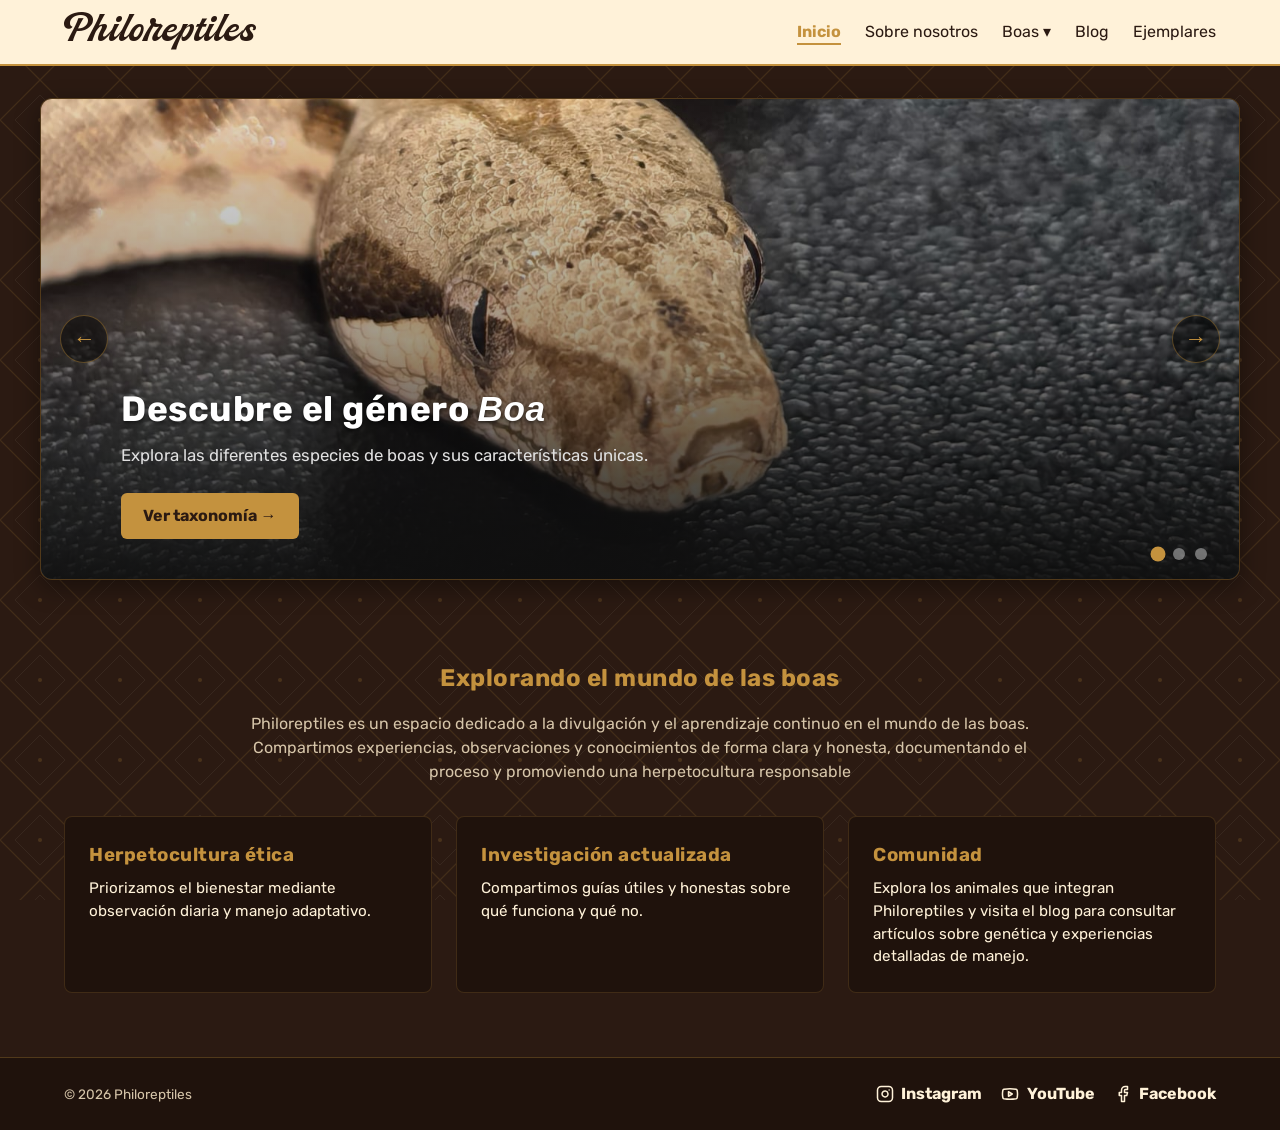
==== commit 70b8a432: "Qued+o flama" ====
--- a/index.html
+++ b/index.html
@@ -311,8 +311,8 @@
 <!-- Sección Explorando -->
 <main class="container">
   <section class="explorando-section" style="padding: 2rem 0;">
-    <h1 style="color: var(--color-hueso, #FFF2D9); margin-bottom: 1rem; text-align: center;">Explorando el mundo de las boas</h1>
-    <p style="text-align: center; max-width: 800px; margin: 0 auto 2rem auto; color: var(--text-muted, #ccc);">
+    <h1 style="color: var(--color-mostaza, #C4923E); margin-bottom: 1rem; text-align: center;">Explorando el mundo de las boas</h1>
+    <p style="text-align: center; max-width: 800px; margin: 0 auto 2rem auto; color: var(--text-muted, #C4923E);">
       Philoreptiles es un espacio dedicado a la divulgación y el aprendizaje continuo en el mundo de las boas. Compartimos experiencias, 
       observaciones y conocimientos de forma clara y honesta, documentando el proceso y promoviendo una herpetocultura responsable
     </p>
--- a/css/styles.css
+++ b/css/styles.css
@@ -40,8 +40,8 @@
 
 body {
   background-color: var(--color-chocolate);
-  /* Textura de escamas geométricas incrustada en SVG Data URI (no requiere archivo externo) */
-  background-image: url("data:image/svg+xml,%3Csvg xmlns='http://www.w3.org/2000/svg' width='40' height='40' viewBox='0 0 40 40'%3E%3Cpath d='M20 0 L40 20 L20 40 L0 20 Z' fill='none' stroke='%23C4923E' stroke-opacity='0.15' stroke-width='1'/%3E%3Cpath d='M20 6 L34 20 L20 34 L6 20 Z' fill='none' stroke='%23FFF2D9' stroke-opacity='0.08' stroke-width='1'/%3E%3Ccircle cx='20' cy='20' r='1.5' fill='%23C4923E' fill-opacity='0.12'/%3E%3C/svg%3E");
+  /* Textura de escamas grandes y espaciadas (80x80px) */
+  background-image: url("data:image/svg+xml,%3Csvg xmlns='http://www.w3.org/2000/svg' width='80' height='80' viewBox='0 0 80 80'%3E%3Cpath d='M40 0 L80 40 L40 80 L0 40 Z' fill='none' stroke='%23C4923E' stroke-opacity='0.15' stroke-width='1.2'/%3E%3Cpath d='M40 15 L65 40 L40 65 L15 40 Z' fill='none' stroke='%23FFF2D9' stroke-opacity='0.06' stroke-width='1'/%3E%3Ccircle cx='40' cy='40' r='2' fill='%23C4923E' fill-opacity='0.2'/%3E%3C/svg%3E");
   background-repeat: repeat;
   background-attachment: fixed;
   color: var(--color-hueso);
@@ -414,12 +414,6 @@
   padding: 1rem 0 3rem 0;
 }
 
-.specimen-grid {
-  display: grid;
-  grid-template-columns: repeat(auto-fill, minmax(240px, 1fr));
-  gap: 1.25rem;
-}
-
 .specimen-card {
   background-color: var(--bg-dark-card);
   border: 1px solid rgba(196, 146, 62, 0.25);
@@ -529,11 +523,11 @@
 }
 
 /* ==========================================================================
-   7. SECCIÓN SOBRE NOSOTROS & ARTÍCULOS DEL BLOG (CENTRADO CORREGIDO)
+   7. SECCIÓN SOBRE NOSOTROS, ARTÍCULOS Y BOTONES DE ACCIÓN
    ========================================================================== */
 .about-page-content {
   max-width: 850px;
-  margin: 0 auto !important; /* Centra el bloque en el medio de la pantalla */
+  margin: 0 auto !important;
   padding: 1rem 1.5rem 3rem 1.5rem;
 }
 
@@ -576,6 +570,17 @@
 
 .about-block li strong {
   color: var(--color-mostaza);
+}
+
+/* Botones de acción al final de secciones */
+.about-cta {
+  display: flex;
+  justify-content: center;
+  align-items: center;
+  gap: 1rem;
+  width: 100%;
+  margin-top: 2.5rem;
+  margin-bottom: 1.5rem;
 }
 
 .post-content-with-img {
@@ -617,12 +622,6 @@
 
 .blog-section {
   padding: 1rem 0 3rem 0;
-}
-
-.blog-grid {
-  display: grid;
-  grid-template-columns: repeat(auto-fill, minmax(300px, 1fr));
-  gap: 1.5rem;
 }
 
 .blog-card {
@@ -1089,4 +1088,30 @@
     opacity: 1;
     transform: translateY(0);
   }
+}
+
+/* ==========================================================================
+   14. COLORES PARA GENES Y MUTACIONES
+   ========================================================================== */
+/* Poligénicos */
+.gene-pastel {
+  color: #bd6677; /* Rosa pastel */
+  font-weight: 600;
+}
+
+/* Dominantes incompletos */
+.gene-dominc {
+  color: #0c831c; /* Verde claro */
+  font-weight: 600;
+}
+
+/* Recesivos */
+.gene-recesivo {
+  color: #6d2169; /* Amarillo claro */
+  font-weight: 600;
+}
+
+/* Hets */
+.gene-het {
+  color: #dbd493; /* Hueso suavizado para genes recesivos */
 }
--- a/css/styles.css
+++ b/css/styles.css
@@ -40,8 +40,8 @@
 
 body {
   background-color: var(--color-chocolate);
-  /* Textura de escamas geométricas incrustada en SVG Data URI (no requiere archivo externo) */
-  background-image: url("data:image/svg+xml,%3Csvg xmlns='http://www.w3.org/2000/svg' width='40' height='40' viewBox='0 0 40 40'%3E%3Cpath d='M20 0 L40 20 L20 40 L0 20 Z' fill='none' stroke='%23C4923E' stroke-opacity='0.15' stroke-width='1'/%3E%3Cpath d='M20 6 L34 20 L20 34 L6 20 Z' fill='none' stroke='%23FFF2D9' stroke-opacity='0.08' stroke-width='1'/%3E%3Ccircle cx='20' cy='20' r='1.5' fill='%23C4923E' fill-opacity='0.12'/%3E%3C/svg%3E");
+  /* Textura de escamas grandes y espaciadas (80x80px) */
+  background-image: url("data:image/svg+xml,%3Csvg xmlns='http://www.w3.org/2000/svg' width='80' height='80' viewBox='0 0 80 80'%3E%3Cpath d='M40 0 L80 40 L40 80 L0 40 Z' fill='none' stroke='%23C4923E' stroke-opacity='0.15' stroke-width='1.2'/%3E%3Cpath d='M40 15 L65 40 L40 65 L15 40 Z' fill='none' stroke='%23FFF2D9' stroke-opacity='0.06' stroke-width='1'/%3E%3Ccircle cx='40' cy='40' r='2' fill='%23C4923E' fill-opacity='0.2'/%3E%3C/svg%3E");
   background-repeat: repeat;
   background-attachment: fixed;
   color: var(--color-hueso);
@@ -414,12 +414,6 @@
   padding: 1rem 0 3rem 0;
 }
 
-.specimen-grid {
-  display: grid;
-  grid-template-columns: repeat(auto-fill, minmax(240px, 1fr));
-  gap: 1.25rem;
-}
-
 .specimen-card {
   background-color: var(--bg-dark-card);
   border: 1px solid rgba(196, 146, 62, 0.25);
@@ -529,11 +523,11 @@
 }
 
 /* ==========================================================================
-   7. SECCIÓN SOBRE NOSOTROS & ARTÍCULOS DEL BLOG (CENTRADO CORREGIDO)
+   7. SECCIÓN SOBRE NOSOTROS, ARTÍCULOS Y BOTONES DE ACCIÓN
    ========================================================================== */
 .about-page-content {
   max-width: 850px;
-  margin: 0 auto !important; /* Centra el bloque en el medio de la pantalla */
+  margin: 0 auto !important;
   padding: 1rem 1.5rem 3rem 1.5rem;
 }
 
@@ -576,6 +570,17 @@
 
 .about-block li strong {
   color: var(--color-mostaza);
+}
+
+/* Botones de acción al final de secciones */
+.about-cta {
+  display: flex;
+  justify-content: center;
+  align-items: center;
+  gap: 1rem;
+  width: 100%;
+  margin-top: 2.5rem;
+  margin-bottom: 1.5rem;
 }
 
 .post-content-with-img {
@@ -617,12 +622,6 @@
 
 .blog-section {
   padding: 1rem 0 3rem 0;
-}
-
-.blog-grid {
-  display: grid;
-  grid-template-columns: repeat(auto-fill, minmax(300px, 1fr));
-  gap: 1.5rem;
 }
 
 .blog-card {
@@ -1089,4 +1088,30 @@
     opacity: 1;
     transform: translateY(0);
   }
+}
+
+/* ==========================================================================
+   14. COLORES PARA GENES Y MUTACIONES
+   ========================================================================== */
+/* Poligénicos */
+.gene-pastel {
+  color: #bd6677; /* Rosa pastel */
+  font-weight: 600;
+}
+
+/* Dominantes incompletos */
+.gene-dominc {
+  color: #0c831c; /* Verde claro */
+  font-weight: 600;
+}
+
+/* Recesivos */
+.gene-recesivo {
+  color: #6d2169; /* Amarillo claro */
+  font-weight: 600;
+}
+
+/* Hets */
+.gene-het {
+  color: #dbd493; /* Hueso suavizado para genes recesivos */
 }
